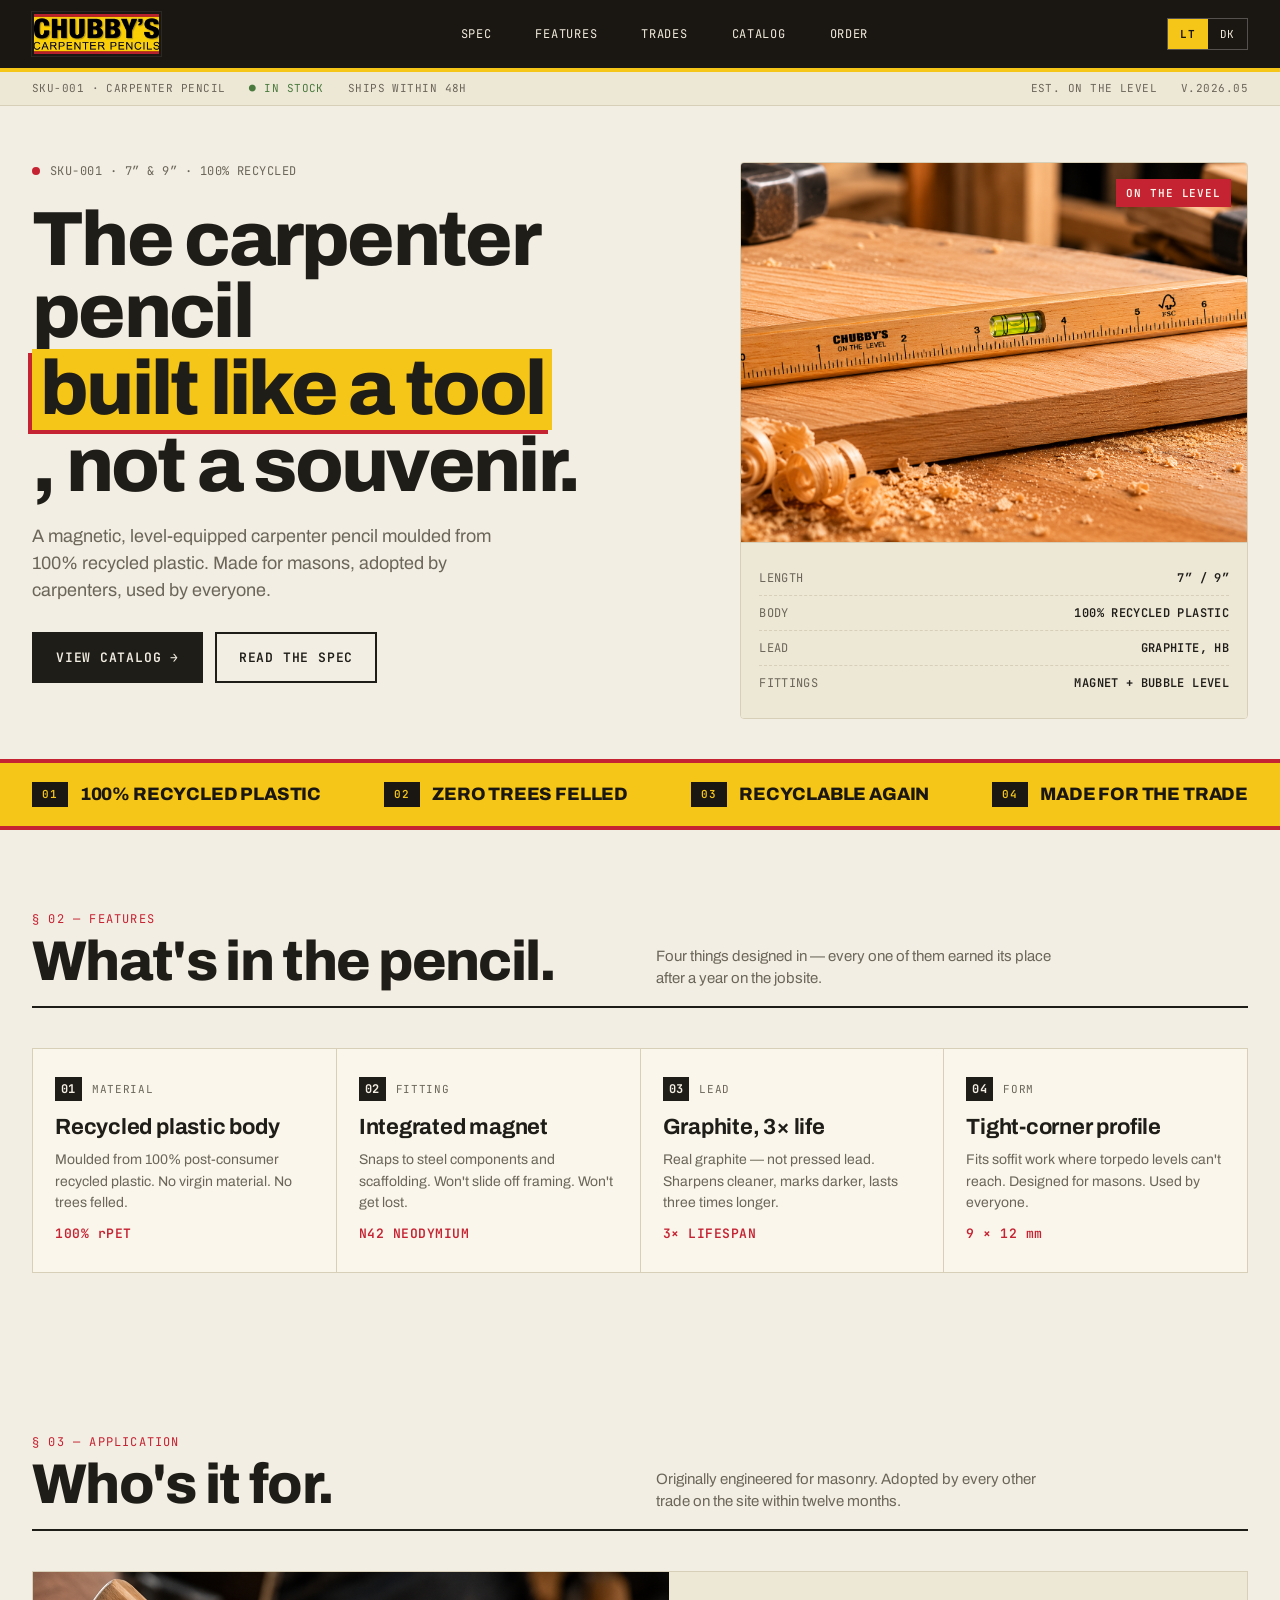
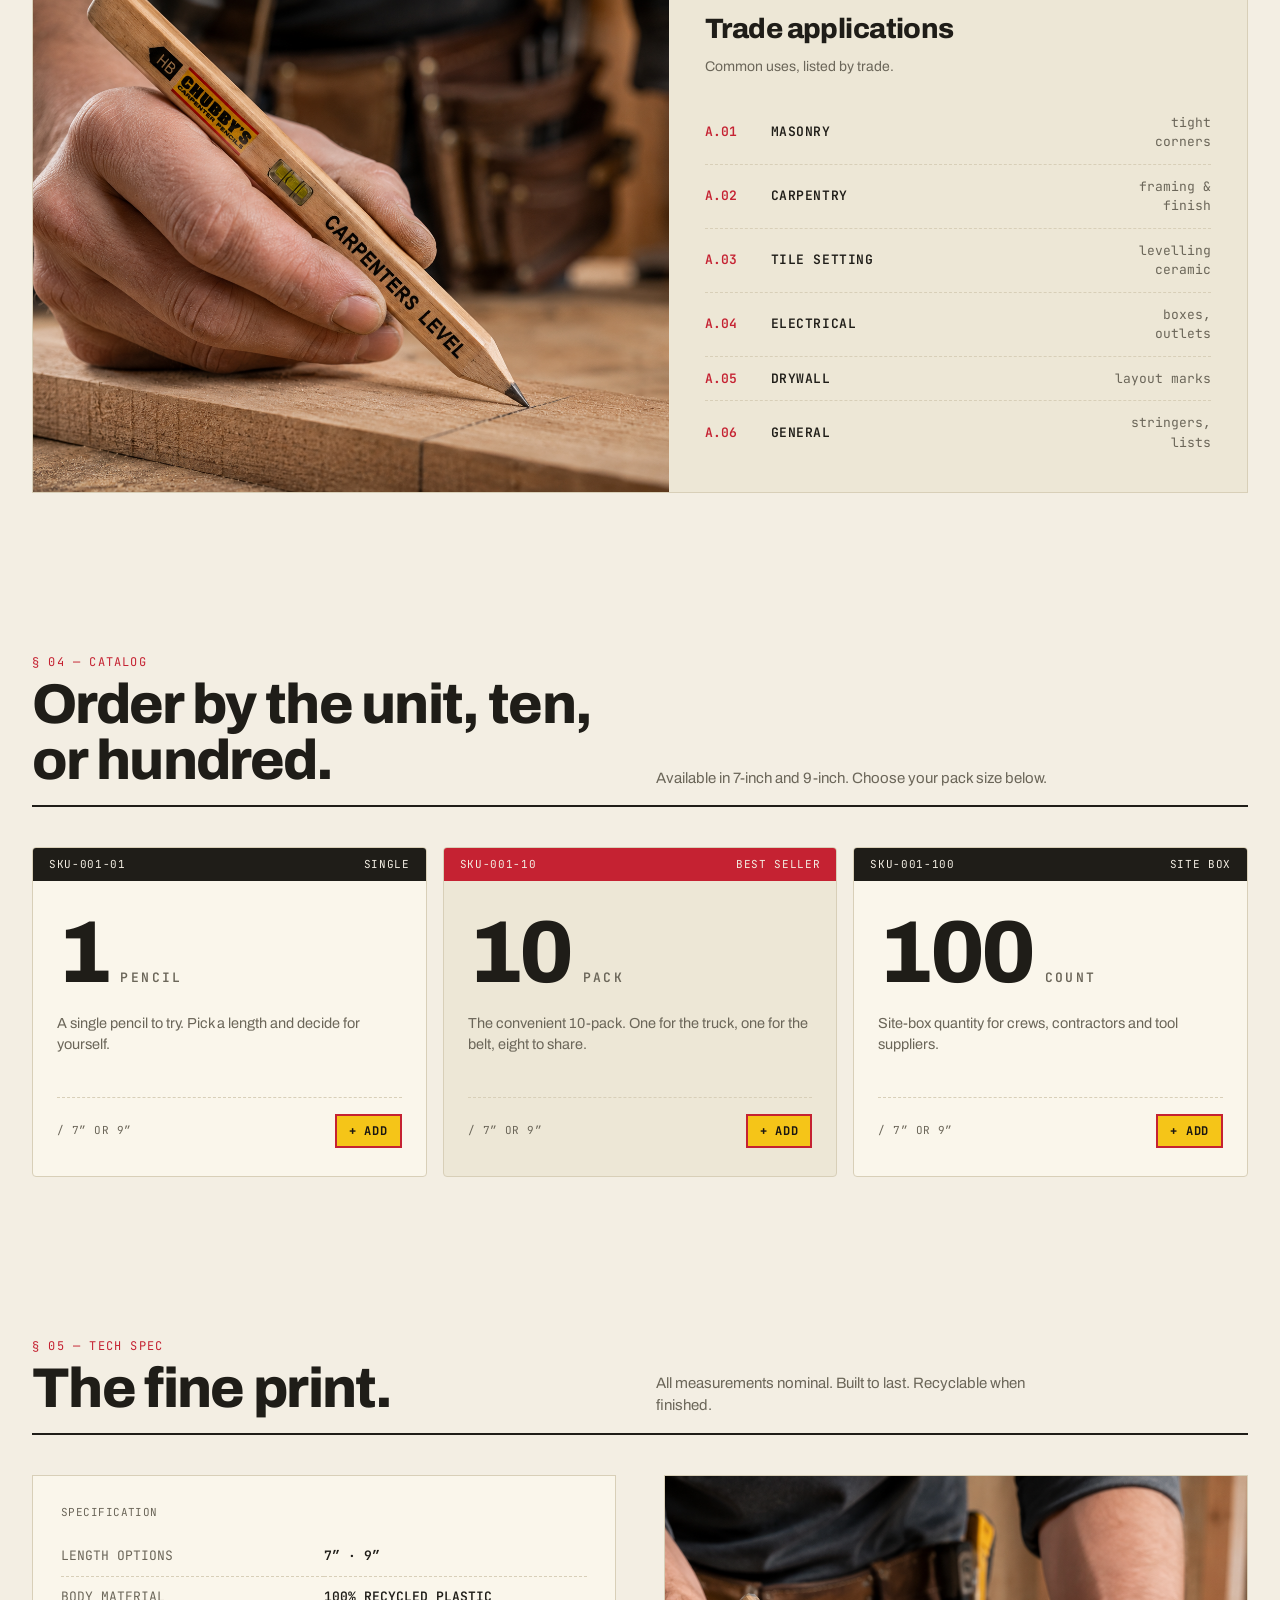
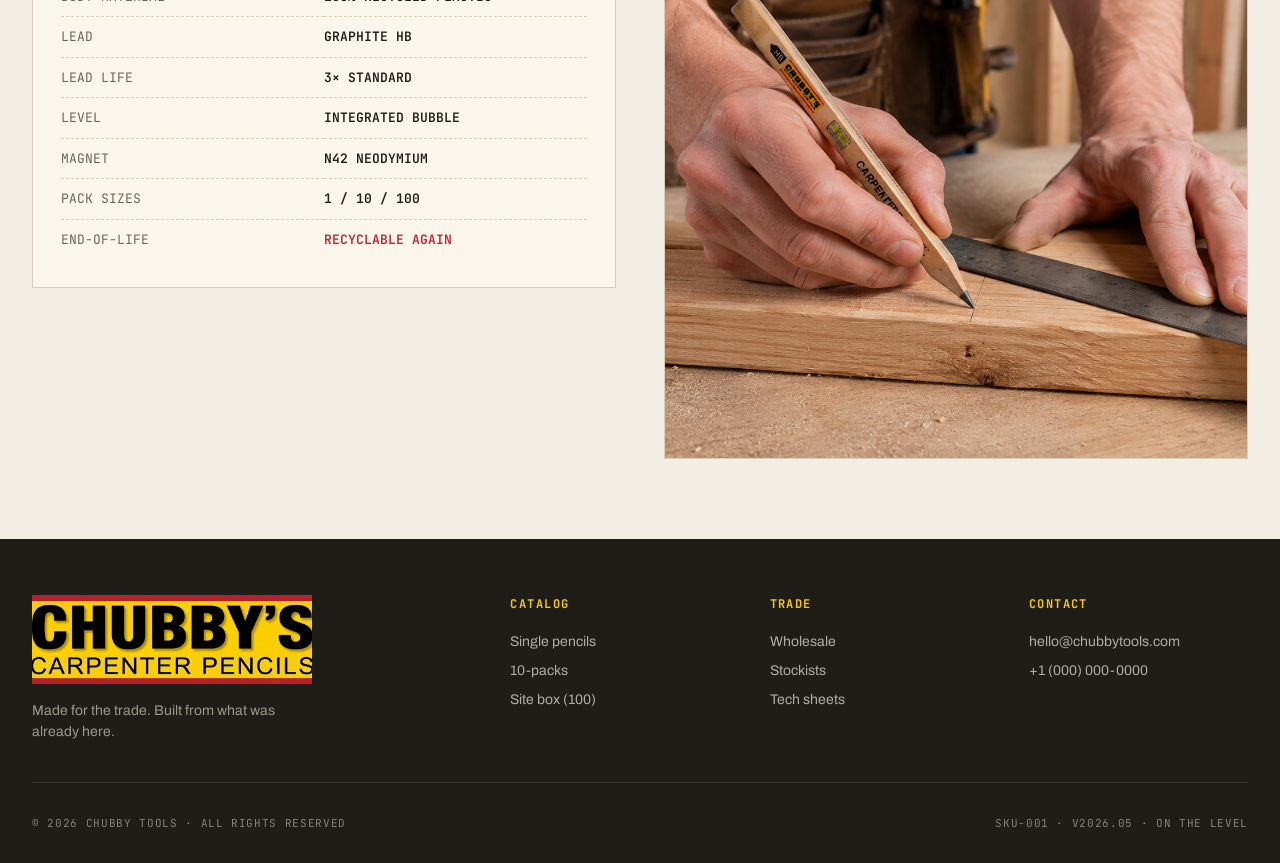
==== index.html @ 9ab0ec57 "Implement Trade Tag landing page Production build: index.html, style.css, main.js, assets. Light/dar" ====
<!doctype html>
<html lang="en" data-theme="light">
<head>
  <meta charset="utf-8" />
  <title>Chubby's Carpenter Pencils — Spec &amp; Catalog</title>
  <meta name="viewport" content="width=device-width, initial-scale=1" />
  <meta name="description" content="The first carpenter pencil made from 100% recycled plastic. Magnetic, level-equipped, graphite-core. Built for the trade." />
  <meta property="og:title" content="Chubby's Carpenter Pencils" />
  <meta property="og:description" content="100% recycled plastic. Integrated magnet. 3× graphite life. Made for masons, adopted by every other trade." />
  <meta property="og:image" content="assets/pencil-hero.png" />
  <link rel="preconnect" href="https://fonts.googleapis.com" />
  <link rel="preconnect" href="https://fonts.gstatic.com" crossorigin />
  <link href="https://fonts.googleapis.com/css2?family=Archivo:wght@400;500;600;700;800&family=JetBrains+Mono:wght@400;500;600&display=swap" rel="stylesheet" />
  <link rel="stylesheet" href="style.css" />
</head>
<body>

<header>
  <div class="wrap nav">
    <a href="#" class="brand" aria-label="Chubby's Carpenter Pencils">
      <img class="logo" src="assets/logo.jpg" alt="Chubby's Carpenter Pencils" />
    </a>
    <nav class="links" aria-label="Main navigation">
      <a href="#spec">Spec</a>
      <a href="#features">Features</a>
      <a href="#trades">Trades</a>
      <a href="#catalog">Catalog</a>
      <a href="#contact">Order</a>
    </nav>
    <div class="theme-toggle" role="group" aria-label="Theme">
      <button data-mode="light" class="active">LT</button>
      <button data-mode="dark">DK</button>
    </div>
  </div>
</header>

<div class="status-bar" role="status" aria-label="Product status">
  <div class="wrap status-row">
    <div class="left">
      <span>SKU-001 · CARPENTER PENCIL</span>
      <span class="ok">● IN STOCK</span>
      <span>SHIPS WITHIN 48H</span>
    </div>
    <div class="right">
      <span>EST. ON THE LEVEL</span>
      <span>v.2026.05</span>
    </div>
  </div>
</div>

<div class="wrap">

  <section class="hero" aria-label="Hero">
    <div class="hero-grid">
      <div>
        <div class="hero-meta">
          <span class="sku"><span class="dot" aria-hidden="true"></span>SKU-001 · 7&Prime; &amp; 9&Prime; · 100% RECYCLED</span>
        </div>
        <h1>The carpenter pencil <span class="hi">built like a tool</span>, not a souvenir.</h1>
        <p class="lede">A magnetic, level-equipped carpenter pencil moulded from 100% recycled plastic. Made for masons, adopted by carpenters, used by everyone.</p>
        <div class="cta-row">
          <a class="btn" href="#catalog">View catalog →</a>
          <a class="btn ghost" href="#spec">Read the spec</a>
        </div>
      </div>
      <div class="product-card">
        <div class="product-photo">
          <span class="stamp">On the Level</span>
          <img src="assets/pencil-hero.png" alt="Chubby's carpenter pencil with level and ruler" />
        </div>
        <div class="product-spec">
          <div class="product-spec-row"><span class="k">Length</span><span class="v">7&Prime; / 9&Prime;</span></div>
          <div class="product-spec-row"><span class="k">Body</span><span class="v">100% RECYCLED PLASTIC</span></div>
          <div class="product-spec-row"><span class="k">Lead</span><span class="v">GRAPHITE, HB</span></div>
          <div class="product-spec-row"><span class="k">Fittings</span><span class="v">MAGNET + BUBBLE LEVEL</span></div>
        </div>
      </div>
    </div>
  </section>

</div>

<div class="sus-band" aria-label="Sustainability highlights">
  <div class="wrap sus-row">
    <div class="item"><span class="pill" aria-hidden="true">01</span> 100% RECYCLED PLASTIC</div>
    <div class="item"><span class="pill" aria-hidden="true">02</span> ZERO TREES FELLED</div>
    <div class="item"><span class="pill" aria-hidden="true">03</span> RECYCLABLE AGAIN</div>
    <div class="item"><span class="pill" aria-hidden="true">04</span> MADE FOR THE TRADE</div>
  </div>
</div>

<div class="wrap">

  <section id="features" aria-labelledby="features-heading">
    <div class="sec-head">
      <div class="left">
        <div class="label">§ 02 — Features</div>
        <h2 id="features-heading">What's in the pencil.</h2>
      </div>
      <div class="right">Four things designed in — every one of them earned its place after a year on the jobsite.</div>
    </div>

    <div class="feature-grid">
      <div class="feature">
        <div class="head"><span class="num">01</span><span class="tag">Material</span></div>
        <h3>Recycled plastic body</h3>
        <p>Moulded from 100% post-consumer recycled plastic. No virgin material. No trees felled.</p>
        <div class="val">100% rPET</div>
      </div>
      <div class="feature">
        <div class="head"><span class="num">02</span><span class="tag">Fitting</span></div>
        <h3>Integrated magnet</h3>
        <p>Snaps to steel components and scaffolding. Won't slide off framing. Won't get lost.</p>
        <div class="val">N42 NEODYMIUM</div>
      </div>
      <div class="feature">
        <div class="head"><span class="num">03</span><span class="tag">Lead</span></div>
        <h3>Graphite, 3× life</h3>
        <p>Real graphite — not pressed lead. Sharpens cleaner, marks darker, lasts three times longer.</p>
        <div class="val">3× LIFESPAN</div>
      </div>
      <div class="feature">
        <div class="head"><span class="num">04</span><span class="tag">Form</span></div>
        <h3>Tight-corner profile</h3>
        <p>Fits soffit work where torpedo levels can't reach. Designed for masons. Used by everyone.</p>
        <div class="val">9 × 12 mm</div>
      </div>
    </div>
  </section>

  <section id="trades" aria-labelledby="trades-heading">
    <div class="sec-head">
      <div class="left">
        <div class="label">§ 03 — Application</div>
        <h2 id="trades-heading">Who's it for.</h2>
      </div>
      <div class="right">Originally engineered for masonry. Adopted by every other trade on the site within twelve months.</div>
    </div>

    <div class="trades-block">
      <div class="trades-grid">
        <div class="trades-photo">
          <img src="assets/pencil-hand.png" alt="Hand marking timber with Chubby's pencil" />
        </div>
        <div class="trades-list">
          <h3>Trade applications</h3>
          <div class="sub">Common uses, listed by trade.</div>
          <ol>
            <li><span class="idx">A.01</span><span class="who">Masonry</span><span class="use">tight corners</span></li>
            <li><span class="idx">A.02</span><span class="who">Carpentry</span><span class="use">framing &amp; finish</span></li>
            <li><span class="idx">A.03</span><span class="who">Tile setting</span><span class="use">levelling ceramic</span></li>
            <li><span class="idx">A.04</span><span class="who">Electrical</span><span class="use">boxes, outlets</span></li>
            <li><span class="idx">A.05</span><span class="who">Drywall</span><span class="use">layout marks</span></li>
            <li><span class="idx">A.06</span><span class="who">General</span><span class="use">stringers, lists</span></li>
          </ol>
        </div>
      </div>
    </div>
  </section>

  <section id="catalog" aria-labelledby="catalog-heading">
    <div class="sec-head">
      <div class="left">
        <div class="label">§ 04 — Catalog</div>
        <h2 id="catalog-heading">Order by the unit, ten, or hundred.</h2>
      </div>
      <div class="right">Available in 7-inch and 9-inch. Choose your pack size below.</div>
    </div>

    <div class="catalog-grid">
      <div class="sku-card">
        <div class="tag-band"><span>SKU-001-01</span><span>SINGLE</span></div>
        <div class="body">
          <div class="qty">1<span class="unit">pencil</span></div>
          <p class="desc">A single pencil to try. Pick a length and decide for yourself.</p>
          <div class="row">
            <span class="sku-no">/ 7&Prime; or 9&Prime;</span>
            <a class="add" href="#contact">+ ADD</a>
          </div>
        </div>
      </div>
      <div class="sku-card featured">
        <div class="tag-band"><span>SKU-001-10</span><span>BEST SELLER</span></div>
        <div class="body">
          <div class="qty">10<span class="unit">pack</span></div>
          <p class="desc">The convenient 10-pack. One for the truck, one for the belt, eight to share.</p>
          <div class="row">
            <span class="sku-no">/ 7&Prime; or 9&Prime;</span>
            <a class="add" href="#contact">+ ADD</a>
          </div>
        </div>
      </div>
      <div class="sku-card">
        <div class="tag-band"><span>SKU-001-100</span><span>SITE BOX</span></div>
        <div class="body">
          <div class="qty">100<span class="unit">count</span></div>
          <p class="desc">Site-box quantity for crews, contractors and tool suppliers.</p>
          <div class="row">
            <span class="sku-no">/ 7&Prime; or 9&Prime;</span>
            <a class="add" href="#contact">+ ADD</a>
          </div>
        </div>
      </div>
    </div>
  </section>

  <section id="spec" aria-labelledby="spec-heading">
    <div class="sec-head">
      <div class="left">
        <div class="label">§ 05 — Tech Spec</div>
        <h2 id="spec-heading">The fine print.</h2>
      </div>
      <div class="right">All measurements nominal. Built to last. Recyclable when finished.</div>
    </div>

    <div class="spec-grid">
      <div class="spec-table-wrap">
        <div class="micro" style="margin-bottom: 16px;">Specification</div>
        <table class="spec-table">
          <tbody>
            <tr><td class="spec-k">LENGTH OPTIONS</td><td class="spec-v">7&Prime; · 9&Prime;</td></tr>
            <tr><td class="spec-k">BODY MATERIAL</td><td class="spec-v">100% RECYCLED PLASTIC</td></tr>
            <tr><td class="spec-k">LEAD</td><td class="spec-v">GRAPHITE HB</td></tr>
            <tr><td class="spec-k">LEAD LIFE</td><td class="spec-v">3× STANDARD</td></tr>
            <tr><td class="spec-k">LEVEL</td><td class="spec-v">INTEGRATED BUBBLE</td></tr>
            <tr><td class="spec-k">MAGNET</td><td class="spec-v">N42 NEODYMIUM</td></tr>
            <tr><td class="spec-k">PACK SIZES</td><td class="spec-v">1 / 10 / 100</td></tr>
            <tr><td class="spec-k">END-OF-LIFE</td><td class="spec-v spec-v--red">RECYCLABLE AGAIN</td></tr>
          </tbody>
        </table>
      </div>
      <div class="spec-image">
        <img src="assets/pencil-square.png" alt="Chubby's pencil with steel square" />
      </div>
    </div>
  </section>

</div>

<footer id="contact">
  <div class="wrap">
    <div class="foot-grid">
      <div>
        <img src="assets/logo.jpg" alt="Chubby's Carpenter Pencils" class="foot-logo" />
        <p class="foot-tagline">Made for the trade. Built from what was already here.</p>
      </div>
      <div>
        <h4>Catalog</h4>
        <a href="#catalog">Single pencils</a>
        <a href="#catalog">10-packs</a>
        <a href="#catalog">Site box (100)</a>
      </div>
      <div>
        <h4>Trade</h4>
        <a href="#contact">Wholesale</a>
        <a href="#contact">Stockists</a>
        <a href="#contact">Tech sheets</a>
      </div>
      <div>
        <h4>Contact</h4>
        <a href="mailto:hello@chubbytools.com">hello@chubbytools.com</a>
        <a href="tel:+10000000000">+1 (000) 000-0000</a>
      </div>
    </div>
    <div class="foot-bottom">
      <span>© 2026 CHUBBY TOOLS · ALL RIGHTS RESERVED</span>
      <span>SKU-001 · v2026.05 · ON THE LEVEL</span>
    </div>
  </div>
</footer>

<script src="main.js"></script>

</body>
</html>
---- style.css ----
/* ============================================================
   Chubby's Carpenter Pencils — Trade Tag
   ============================================================ */

/* Tokens */
:root {
  --bg: #f3eee3;
  --paper: #faf6eb;
  --card: #ede7d6;
  --ink: #1f1d18;
  --ink-soft: #6b6659;
  --rule: #d8cfb8;
  --red: #c52232;
  --yellow: #f5c518;
  --yellow-soft: #fce58a;
}

[data-theme="dark"] {
  --bg: #161410;
  --paper: #1f1c16;
  --card: #28241c;
  --ink: #f0eadb;
  --ink-soft: #a39e8e;
  --rule: #3b3528;
  --red: #e34552;
  --yellow: #f5c518;
  --yellow-soft: #5a4a14;
}

/* Reset */
*, *::before, *::after { box-sizing: border-box; }
html, body { margin: 0; padding: 0; }

body {
  font-family: 'Archivo', system-ui, sans-serif;
  background: var(--bg);
  color: var(--ink);
  -webkit-font-smoothing: antialiased;
  line-height: 1.5;
  transition: background 0.35s ease, color 0.35s ease;
}

/* Layout */
.wrap {
  max-width: 1280px;
  margin: 0 auto;
  padding: 0 32px;
}

/* Typography utilities */
.mono { font-family: 'JetBrains Mono', monospace; }

.micro {
  font-family: 'JetBrains Mono', monospace;
  font-size: 11px;
  letter-spacing: 0.04em;
  text-transform: uppercase;
  color: var(--ink-soft);
}

/* ============================================================
   Header — always dark, always light text
   ============================================================ */
header {
  background: #1a1612;
  color: #f0eadb;
  border-bottom: 4px solid var(--yellow);
  position: sticky;
  top: 0;
  z-index: 30;
}

[data-theme="dark"] header { background: #0d0b08; }

.nav {
  display: grid;
  grid-template-columns: auto 1fr auto;
  gap: 32px;
  align-items: center;
  padding-top: 12px;
  padding-bottom: 12px;
}

.brand {
  display: flex;
  align-items: center;
  gap: 12px;
  color: #f0eadb;
  text-decoration: none;
}

.brand img.logo {
  display: block;
  height: 44px;
  width: auto;
  border: 2px solid #1a1612;
  box-shadow: 0 0 0 1px rgba(255, 255, 255, 0.08);
}

nav.links {
  display: flex;
  gap: 24px;
  justify-content: center;
}

nav.links a {
  color: #f0eadb;
  text-decoration: none;
  font-family: 'JetBrains Mono', monospace;
  font-size: 12px;
  letter-spacing: 0.06em;
  text-transform: uppercase;
  padding: 6px 10px;
  border-radius: 2px;
  transition: background 0.1s;
}

nav.links a:hover {
  background: rgba(255, 255, 255, 0.08);
  color: #fff;
}

.theme-toggle {
  display: inline-flex;
  border: 1px solid rgba(255, 255, 255, 0.25);
}

.theme-toggle button {
  background: transparent;
  border: none;
  color: #f0eadb;
  font-family: 'JetBrains Mono', monospace;
  font-size: 11px;
  letter-spacing: 0.06em;
  padding: 8px 12px;
  cursor: pointer;
  text-transform: uppercase;
  transition: background 0.15s, color 0.15s;
}

.theme-toggle button.active {
  background: var(--yellow);
  color: #1a1612;
  font-weight: 700;
}

/* ============================================================
   Status bar
   ============================================================ */
.status-bar {
  background: var(--card);
  border-bottom: 1px solid var(--rule);
  font-family: 'JetBrains Mono', monospace;
  font-size: 11px;
  letter-spacing: 0.04em;
  text-transform: uppercase;
  padding: 8px 0;
  color: var(--ink-soft);
}

.status-row {
  display: flex;
  gap: 24px;
  justify-content: space-between;
}

.status-row .left,
.status-row .right {
  display: flex;
  gap: 24px;
}

.status-row .ok { color: #4a7a3d; }
[data-theme="dark"] .status-row .ok { color: #8ab07a; }

/* ============================================================
   Hero
   ============================================================ */
.hero { padding: 56px 0 40px; }

.hero-grid {
  display: grid;
  grid-template-columns: 1.3fr 1fr;
  gap: 48px;
  align-items: start;
}

.hero-meta {
  display: flex;
  flex-direction: column;
  gap: 6px;
  margin-bottom: 24px;
}

.hero-meta .sku {
  display: inline-flex;
  align-items: center;
  gap: 10px;
  font-family: 'JetBrains Mono', monospace;
  font-size: 12px;
  letter-spacing: 0.04em;
  color: var(--ink-soft);
}

.hero-meta .sku .dot {
  width: 8px;
  height: 8px;
  border-radius: 50%;
  background: var(--red);
  flex-shrink: 0;
}

.hero h1 {
  font-family: 'Archivo', sans-serif;
  font-weight: 800;
  font-size: clamp(48px, 6vw, 84px);
  line-height: 0.95;
  letter-spacing: -0.035em;
  margin: 0 0 20px;
  text-wrap: balance;
  text-transform: none;
}

.hero h1 span.hi {
  background: var(--yellow);
  padding: 0 8px;
  box-shadow: -4px 4px 0 var(--red);
  display: inline-block;
  line-height: 1.05;
}

.hero p.lede {
  font-size: 18px;
  color: var(--ink-soft);
  max-width: 50ch;
  margin: 0 0 28px;
}

.cta-row {
  display: flex;
  gap: 12px;
  align-items: center;
  flex-wrap: wrap;
}

.btn {
  display: inline-flex;
  align-items: center;
  gap: 10px;
  padding: 14px 22px;
  border: 2px solid var(--ink);
  background: var(--ink);
  color: var(--bg);
  font-family: 'JetBrains Mono', monospace;
  font-weight: 600;
  font-size: 13px;
  letter-spacing: 0.06em;
  text-transform: uppercase;
  text-decoration: none;
  transition: background 0.15s, color 0.15s, border-color 0.15s;
}

.btn:hover {
  background: var(--red);
  border-color: var(--red);
  color: #fff;
}

.btn.ghost {
  background: transparent;
  color: var(--ink);
}

.btn.ghost:hover {
  background: var(--ink);
  color: var(--bg);
}

/* Product card */
.product-card {
  background: var(--paper);
  border: 1px solid var(--rule);
  border-radius: 4px;
  position: relative;
  overflow: hidden;
}

.product-photo {
  aspect-ratio: 4 / 3;
  overflow: hidden;
  position: relative;
}

.product-photo img {
  width: 100%;
  height: 100%;
  object-fit: cover;
  display: block;
}

.product-photo .stamp {
  position: absolute;
  top: 16px;
  right: 16px;
  background: var(--red);
  color: var(--paper);
  padding: 6px 10px;
  font-family: 'JetBrains Mono', monospace;
  font-size: 11px;
  letter-spacing: 0.08em;
  text-transform: uppercase;
  font-weight: 600;
}

.product-spec {
  padding: 18px;
  border-top: 1px solid var(--rule);
  background: var(--card);
}

.product-spec-row {
  display: flex;
  justify-content: space-between;
  padding: 8px 0;
  font-family: 'JetBrains Mono', monospace;
  font-size: 12px;
  letter-spacing: 0.03em;
  text-transform: uppercase;
  border-bottom: 1px dashed var(--rule);
}

.product-spec-row:last-child { border-bottom: none; }
.product-spec-row .k { color: var(--ink-soft); }
.product-spec-row .v { color: var(--ink); font-weight: 600; }

/* ============================================================
   Sustainability band
   ============================================================ */
.sus-band {
  background: var(--yellow);
  color: #1a1612;
  border-top: 4px solid var(--red);
  border-bottom: 4px solid var(--red);
  padding: 18px 0;
}

.sus-row {
  display: flex;
  gap: 32px;
  flex-wrap: wrap;
  font-family: 'Archivo', sans-serif;
  font-weight: 800;
  font-size: 18px;
  letter-spacing: -0.01em;
  justify-content: space-between;
  align-items: center;
}

.sus-row .item {
  display: inline-flex;
  align-items: center;
  gap: 12px;
}

.sus-row .pill {
  background: #1a1612;
  color: var(--yellow);
  padding: 4px 10px;
  font-family: 'JetBrains Mono', monospace;
  font-size: 11px;
  letter-spacing: 0.08em;
  text-transform: uppercase;
  font-weight: 600;
}

/* ============================================================
   Sections
   ============================================================ */
section { padding: 80px 0; }

.sec-head {
  display: grid;
  grid-template-columns: 1fr 1fr;
  gap: 32px;
  align-items: end;
  margin-bottom: 40px;
  padding-bottom: 16px;
  border-bottom: 2px solid var(--ink);
}

.sec-head .left .label {
  font-family: 'JetBrains Mono', monospace;
  font-size: 12px;
  letter-spacing: 0.1em;
  text-transform: uppercase;
  color: var(--red);
  margin-bottom: 6px;
}

.sec-head h2 {
  font-family: 'Archivo', sans-serif;
  font-weight: 800;
  font-size: clamp(34px, 4.4vw, 56px);
  line-height: 1;
  letter-spacing: -0.03em;
  margin: 0;
}

.sec-head .right {
  color: var(--ink-soft);
  font-size: 15px;
  max-width: 44ch;
}

/* ============================================================
   Feature grid
   ============================================================ */
.feature-grid {
  display: grid;
  grid-template-columns: repeat(4, 1fr);
  background: var(--rule);
  gap: 1px;
  border: 1px solid var(--rule);
}

.feature {
  background: var(--paper);
  padding: 28px 22px;
  display: flex;
  flex-direction: column;
  gap: 10px;
  min-height: 200px;
}

.feature .head {
  display: flex;
  align-items: center;
  gap: 10px;
  margin-bottom: 4px;
}

.feature .head .num {
  background: var(--ink);
  color: var(--bg);
  font-family: 'JetBrains Mono', monospace;
  font-weight: 700;
  font-size: 12px;
  padding: 3px 6px;
  letter-spacing: 0.04em;
}

.feature .head .tag {
  font-family: 'JetBrains Mono', monospace;
  font-size: 11px;
  letter-spacing: 0.06em;
  text-transform: uppercase;
  color: var(--ink-soft);
}

.feature h3 {
  font-family: 'Archivo', sans-serif;
  font-weight: 700;
  font-size: 22px;
  letter-spacing: -0.01em;
  margin: 0;
  line-height: 1.1;
}

.feature p {
  color: var(--ink-soft);
  font-size: 14px;
  margin: 0;
  line-height: 1.55;
}

.feature .val {
  margin-top: auto;
  font-family: 'JetBrains Mono', monospace;
  font-size: 13px;
  color: var(--red);
  letter-spacing: 0.04em;
  font-weight: 600;
}

/* ============================================================
   Trades
   ============================================================ */
.trades-block {
  background: var(--card);
  margin-top: 32px;
  border: 1px solid var(--rule);
  overflow: hidden;
}

.trades-grid {
  display: grid;
  grid-template-columns: 1.1fr 1fr;
  align-items: stretch;
}

.trades-photo img {
  width: 100%;
  height: 100%;
  object-fit: cover;
  display: block;
}

.trades-list { padding: 36px 36px 28px; }

.trades-list h3 {
  font-family: 'Archivo', sans-serif;
  font-weight: 800;
  font-size: 28px;
  margin: 0 0 6px;
  letter-spacing: -0.02em;
}

.trades-list .sub {
  color: var(--ink-soft);
  font-size: 14px;
  margin-bottom: 24px;
}

.trades-list ol {
  list-style: none;
  padding: 0;
  margin: 0;
}

.trades-list ol li {
  display: grid;
  grid-template-columns: 50px 1fr 100px;
  align-items: center;
  gap: 16px;
  padding: 12px 0;
  border-bottom: 1px dashed var(--rule);
  font-family: 'JetBrains Mono', monospace;
  font-size: 13px;
}

.trades-list ol li:last-child { border-bottom: none; }
.trades-list ol li .idx { color: var(--red); font-weight: 600; }
.trades-list ol li .who { color: var(--ink); font-weight: 600; text-transform: uppercase; letter-spacing: 0.04em; }
.trades-list ol li .use { color: var(--ink-soft); text-align: right; }

/* ============================================================
   Catalog
   ============================================================ */
.catalog-grid {
  display: grid;
  grid-template-columns: repeat(3, 1fr);
  gap: 16px;
}

.sku-card {
  background: var(--paper);
  border: 1px solid var(--rule);
  border-radius: 4px;
  position: relative;
  overflow: hidden;
  transition: transform 0.15s ease, border-color 0.15s ease;
}

.sku-card:hover {
  transform: translateY(-3px);
  border-color: var(--red);
}

.sku-card .tag-band {
  background: var(--ink);
  color: var(--bg);
  padding: 8px 16px;
  display: flex;
  justify-content: space-between;
  font-family: 'JetBrains Mono', monospace;
  font-size: 11px;
  letter-spacing: 0.06em;
  text-transform: uppercase;
}

.sku-card .body { padding: 28px 24px; }

.sku-card .qty {
  font-family: 'Archivo', sans-serif;
  font-weight: 800;
  font-size: 88px;
  line-height: 1;
  letter-spacing: -0.04em;
  color: var(--ink);
  display: flex;
  align-items: baseline;
  gap: 12px;
}

.sku-card .qty .unit {
  font-family: 'JetBrains Mono', monospace;
  font-size: 13px;
  color: var(--ink-soft);
  font-weight: 600;
  letter-spacing: 0.18em;
  text-transform: uppercase;
}

.sku-card .desc {
  font-size: 14.5px;
  color: var(--ink-soft);
  margin: 16px 0 24px;
  min-height: 60px;
}

.sku-card .row {
  display: flex;
  justify-content: space-between;
  align-items: center;
  padding-top: 16px;
  border-top: 1px dashed var(--rule);
}

.sku-card .row .sku-no {
  font-family: 'JetBrains Mono', monospace;
  font-size: 11px;
  letter-spacing: 0.04em;
  color: var(--ink-soft);
  text-transform: uppercase;
}

.sku-card .row .add {
  background: var(--yellow);
  color: #1a1612;
  border: 2px solid var(--red);
  padding: 6px 12px;
  font-family: 'JetBrains Mono', monospace;
  font-size: 12px;
  font-weight: 700;
  letter-spacing: 0.06em;
  text-transform: uppercase;
  text-decoration: none;
  transition: background 0.1s;
}

.sku-card .row .add:hover {
  background: var(--red);
  color: #fff;
}

.sku-card.featured { background: var(--card); }
.sku-card.featured .tag-band { background: var(--red); }

/* ============================================================
   Tech Spec
   ============================================================ */
.spec-grid {
  display: grid;
  grid-template-columns: 1fr 1fr;
  gap: 48px;
  align-items: start;
}

.spec-table-wrap {
  background: var(--paper);
  border: 1px solid var(--rule);
  padding: 28px;
}

.spec-table {
  width: 100%;
  border-collapse: collapse;
  font-family: 'JetBrains Mono', monospace;
  font-size: 13px;
}

.spec-table .spec-k {
  padding: 10px 0;
  color: var(--ink-soft);
  width: 50%;
  border-top: 1px dashed var(--rule);
}

.spec-table .spec-v {
  padding: 10px 0;
  font-weight: 600;
  border-top: 1px dashed var(--rule);
}

.spec-table tr:first-child .spec-k,
.spec-table tr:first-child .spec-v {
  border-top: none;
}

.spec-v--red { color: var(--red); }

.spec-image {
  aspect-ratio: 1 / 1;
  overflow: hidden;
  border: 1px solid var(--rule);
}

.spec-image img {
  width: 100%;
  height: 100%;
  object-fit: cover;
  display: block;
}

/* ============================================================
   Footer
   ============================================================ */
footer {
  background: var(--ink);
  color: var(--paper);
  padding: 56px 0 32px;
}

[data-theme="dark"] footer { background: #0d0b08; }

.foot-grid {
  display: grid;
  grid-template-columns: 2fr 1fr 1fr 1fr;
  gap: 40px;
}

.foot-grid h4 {
  font-family: 'JetBrains Mono', monospace;
  font-size: 12px;
  letter-spacing: 0.12em;
  text-transform: uppercase;
  color: var(--yellow);
  margin: 0 0 14px;
}

.foot-grid a {
  display: block;
  color: rgba(240, 234, 219, 0.7);
  text-decoration: none;
  padding: 4px 0;
  font-size: 14px;
  transition: color 0.1s;
}

.foot-grid a:hover { color: var(--paper); }

.foot-logo {
  display: block;
  width: 100%;
  max-width: 280px;
  height: auto;
  margin-bottom: 16px;
}

.foot-tagline {
  color: rgba(240, 234, 219, 0.6);
  font-size: 14px;
  margin: 16px 0 0;
  max-width: 32ch;
}

.foot-bottom {
  display: flex;
  justify-content: space-between;
  padding-top: 32px;
  margin-top: 40px;
  border-top: 1px solid rgba(255, 255, 255, 0.1);
  font-family: 'JetBrains Mono', monospace;
  font-size: 11px;
  letter-spacing: 0.06em;
  text-transform: uppercase;
  color: rgba(240, 234, 219, 0.5);
}

/* ============================================================
   Responsive
   ============================================================ */
@media (max-width: 900px) {
  .hero-grid { grid-template-columns: 1fr; }
  .feature-grid { grid-template-columns: 1fr; }
  .trades-grid { grid-template-columns: 1fr; }
  .catalog-grid { grid-template-columns: 1fr; }
  .sec-head { grid-template-columns: 1fr; }
  .spec-grid { grid-template-columns: 1fr; }
  .foot-grid { grid-template-columns: 1fr 1fr; }
  nav.links { display: none; }
  .status-row .right { display: none; }
  .nav { grid-template-columns: auto auto; }
  .sus-row { justify-content: flex-start; }
}

@media (max-width: 480px) {
  .wrap { padding: 0 16px; }
  .foot-grid { grid-template-columns: 1fr; }
  .foot-bottom { flex-direction: column; gap: 8px; }
}
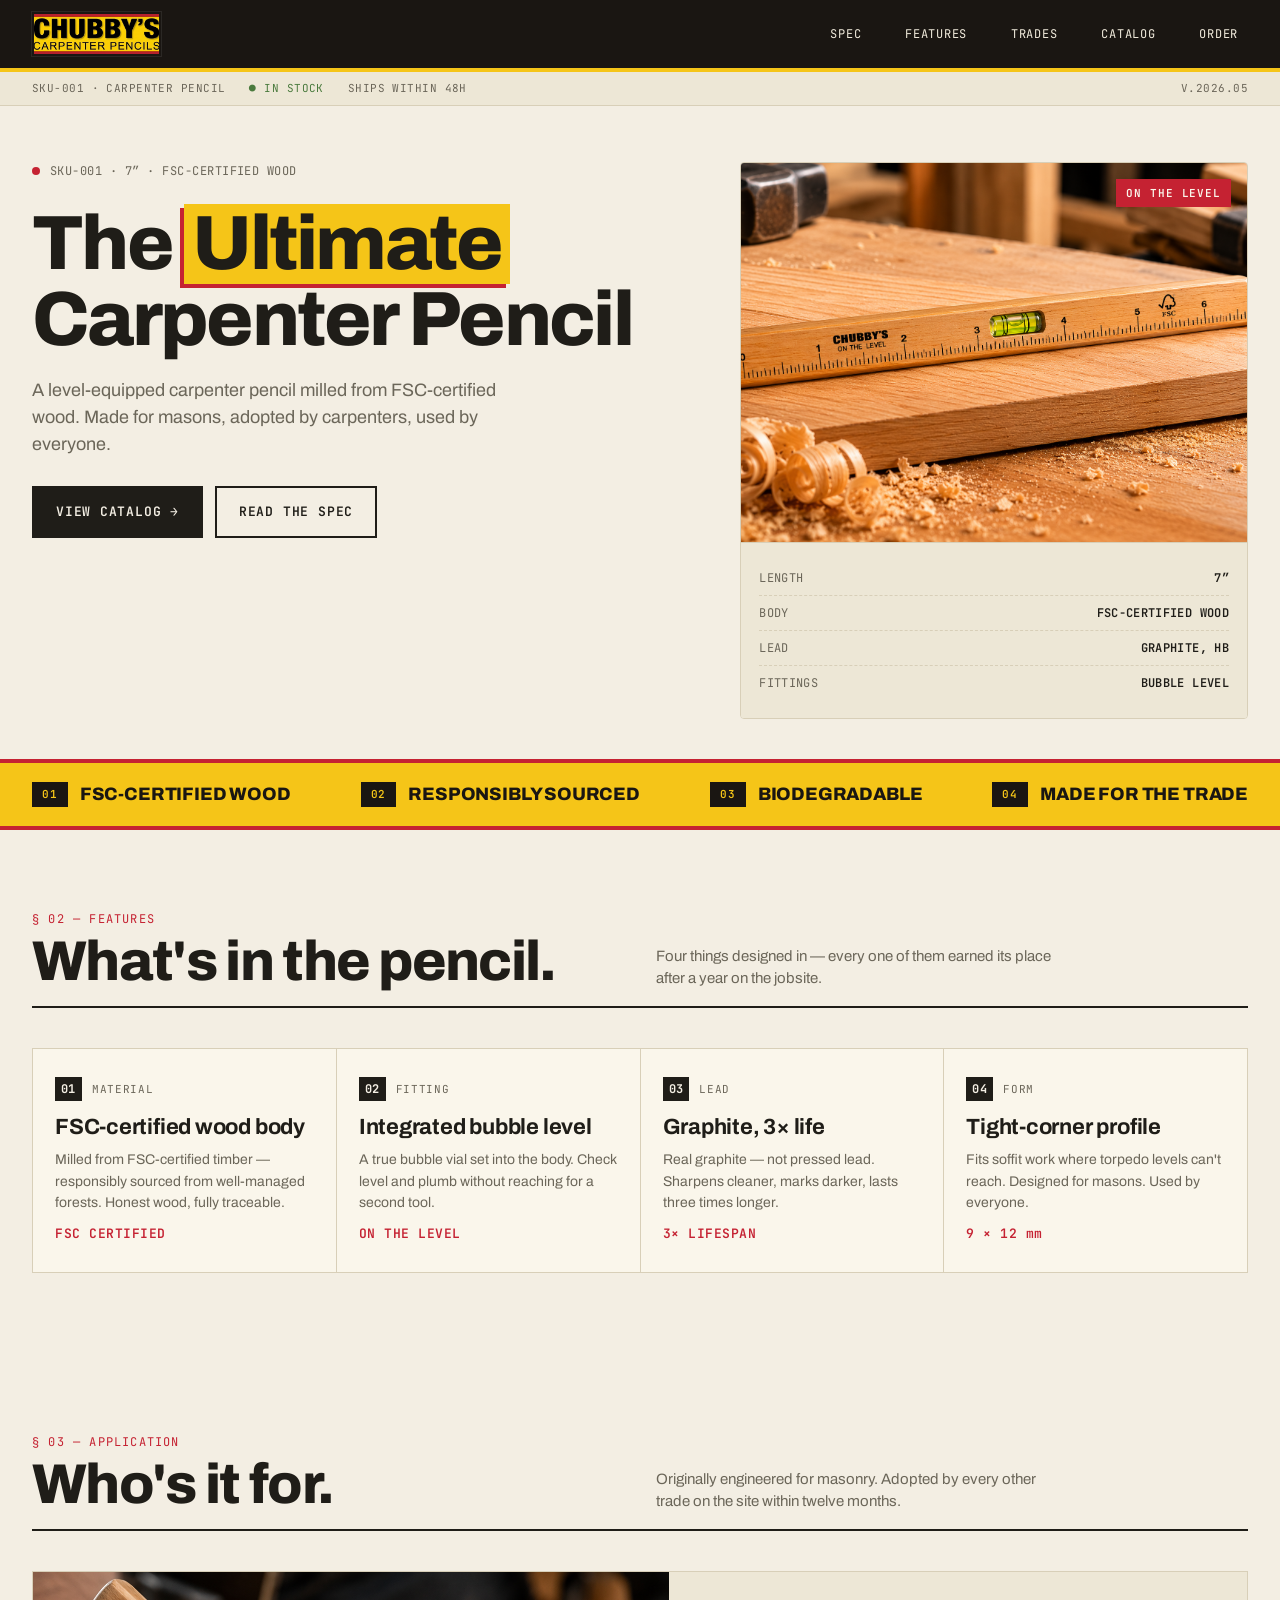
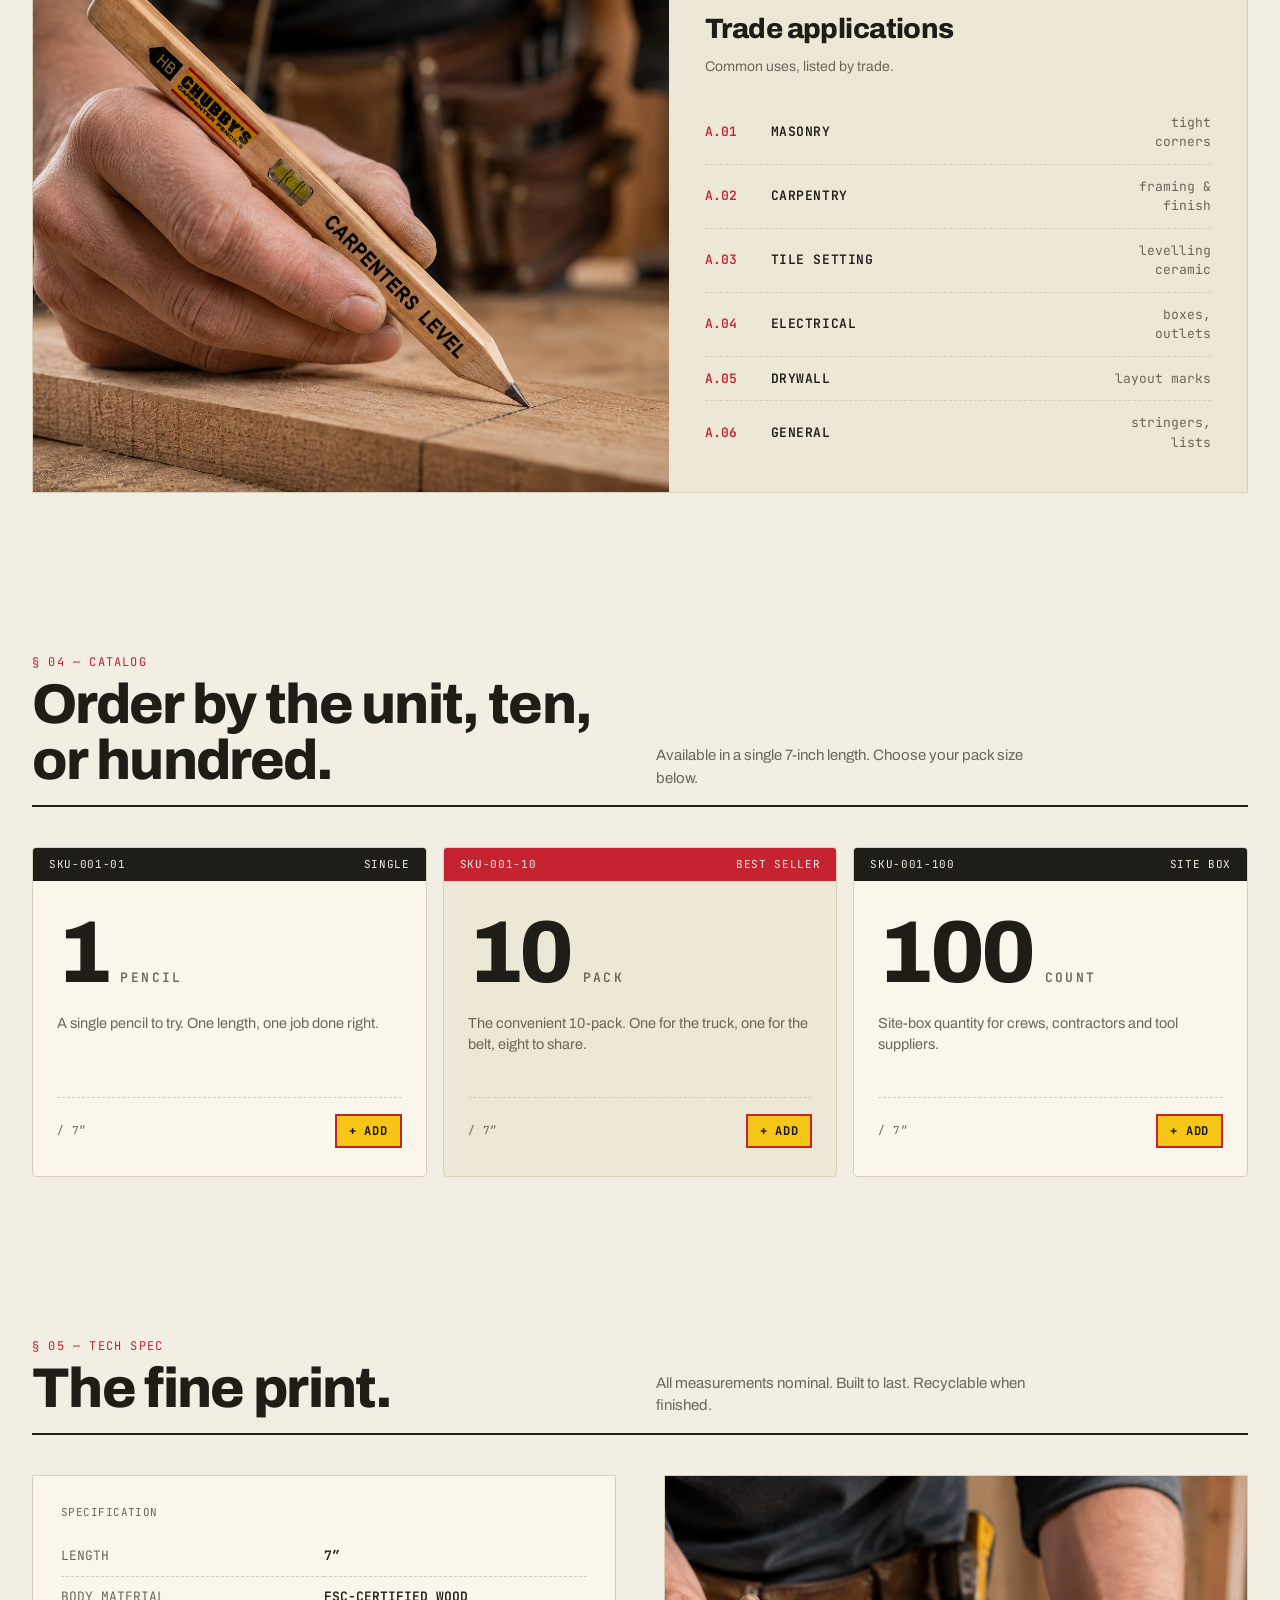
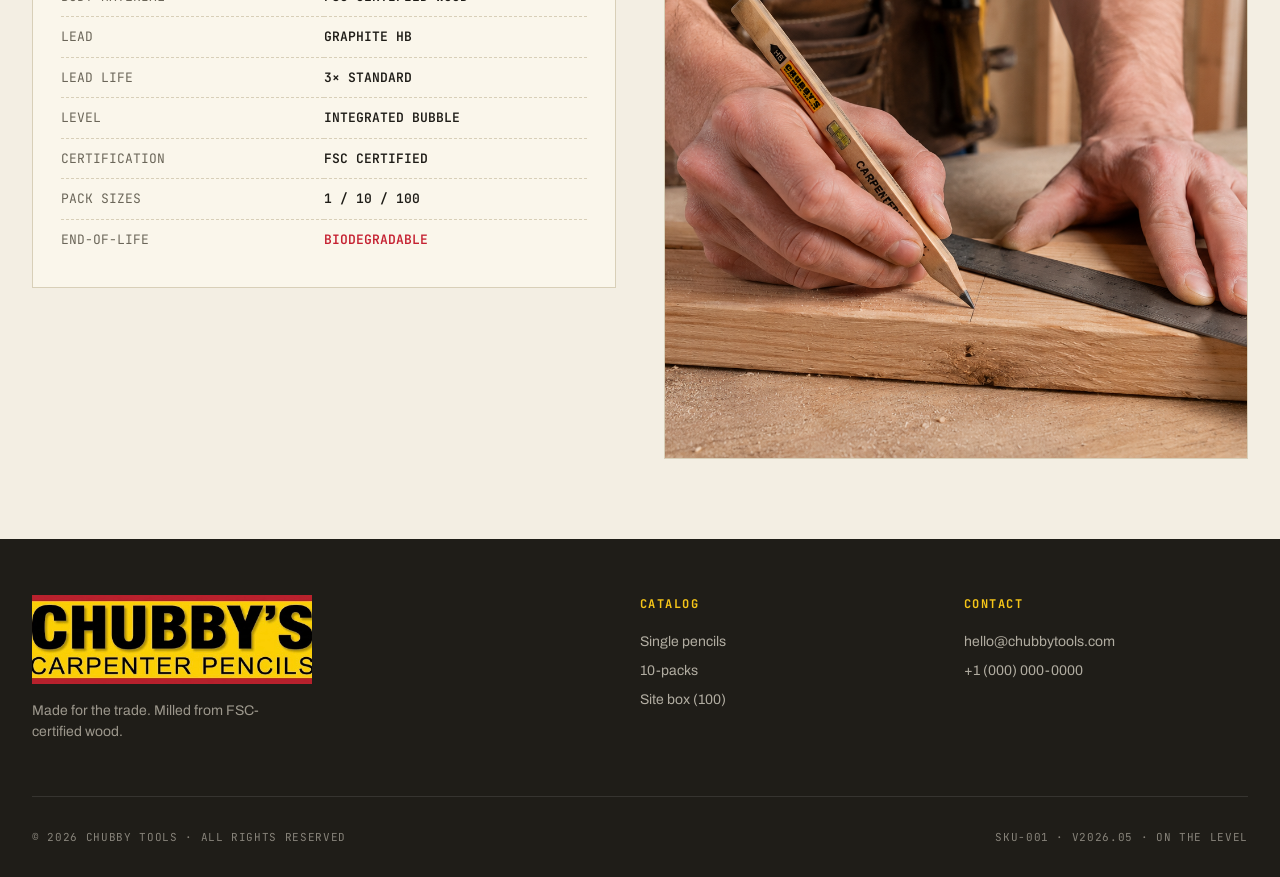
==== commit f7a0f42e: "Update website with new FSC-certified wood design Replace index.html with redesigned landing page: -" ====
--- a/index.html
+++ b/index.html
@@ -1,17 +1,298 @@
 <!doctype html>
-<html lang="en" data-theme="light">
+<html lang="en">
 <head>
-  <meta charset="utf-8" />
-  <title>Chubby's Carpenter Pencils — Spec &amp; Catalog</title>
-  <meta name="viewport" content="width=device-width, initial-scale=1" />
-  <meta name="description" content="The first carpenter pencil made from 100% recycled plastic. Magnetic, level-equipped, graphite-core. Built for the trade." />
-  <meta property="og:title" content="Chubby's Carpenter Pencils" />
-  <meta property="og:description" content="100% recycled plastic. Integrated magnet. 3× graphite life. Made for masons, adopted by every other trade." />
-  <meta property="og:image" content="assets/pencil-hero.png" />
-  <link rel="preconnect" href="https://fonts.googleapis.com" />
-  <link rel="preconnect" href="https://fonts.gstatic.com" crossorigin />
-  <link href="https://fonts.googleapis.com/css2?family=Archivo:wght@400;500;600;700;800&family=JetBrains+Mono:wght@400;500;600&display=swap" rel="stylesheet" />
-  <link rel="stylesheet" href="style.css" />
+<meta charset="utf-8" />
+<title>Chubby's Carpenter Pencils — The Ultimate Carpenter Pencil</title>
+<meta name="viewport" content="width=device-width, initial-scale=1" />
+<meta name="description" content="Chubby's Carpenter Pencils — FSC-certified wood, integrated bubble level, 3× graphite life. Made for the trade." />
+<link rel="preconnect" href="https://fonts.googleapis.com" />
+<link rel="preconnect" href="https://fonts.gstatic.com" crossorigin />
+<link href="https://fonts.googleapis.com/css2?family=Archivo:wght@400;500;600;700;800&family=JetBrains+Mono:wght@400;500;600&display=swap" rel="stylesheet" />
+<style>
+  :root {
+    --bg: #f3eee3;
+    --paper: #faf6eb;
+    --card: #ede7d6;
+    --ink: #1f1d18;
+    --ink-soft: #6b6659;
+    --rule: #d8cfb8;
+    --red: #c52232;
+    --yellow: #f5c518;
+    --yellow-soft: #fce58a;
+    --tag-stitch: #1f1d18;
+  }
+  * { box-sizing: border-box; }
+  html, body { margin: 0; padding: 0; }
+  body {
+    font-family: 'Archivo', system-ui, sans-serif;
+    background: var(--bg); color: var(--ink);
+    -webkit-font-smoothing: antialiased;
+    line-height: 1.5;
+  }
+  .wrap { max-width: 1280px; margin: 0 auto; padding: 0 32px; }
+  .mono { font-family: 'JetBrains Mono', monospace; }
+  .micro {
+    font-family: 'JetBrains Mono', monospace;
+    font-size: 11px; letter-spacing: .04em; text-transform: uppercase;
+    color: var(--ink-soft);
+  }
+
+  /* Header — always dark bg, always light text */
+  header {
+    background: #1a1612; color: #f0eadb;
+    border-bottom: 4px solid var(--yellow);
+    position: sticky; top: 0; z-index: 30;
+  }
+  .nav { display: grid; grid-template-columns: auto 1fr; gap: 32px; align-items: center; padding-top: 12px; padding-bottom: 12px; }
+  .brand { display: flex; align-items: center; gap: 12px; color: #f0eadb; text-decoration: none; }
+  .brand img.logo {
+    display: block; height: 44px; width: auto;
+    border: 2px solid #1a1612;
+    box-shadow: 0 0 0 1px rgba(255,255,255,.08);
+  }
+  /* Footer-only inline brand tag (kept for the footer copy) */
+  .brand-tag {
+    display: flex; align-items: stretch; height: 36px;
+    border: 2px solid var(--red); background: var(--yellow);
+    color: #1a1612; font-family: 'Archivo', sans-serif; font-weight: 800;
+    overflow: hidden;
+  }
+  .brand-tag .a { padding: 0 10px; display: grid; place-items: center; font-size: 17px; letter-spacing: -0.02em; }
+  .brand-tag .b { padding: 0 8px; display: grid; place-items: center; font-size: 9px; line-height: 1.05; text-align: left; border-left: 2px solid var(--red); }
+  nav.links { display: flex; gap: 24px; justify-content: flex-end; }
+  nav.links a {
+    color: #f0eadb; text-decoration: none;
+    font-family: 'JetBrains Mono', monospace; font-size: 12px;
+    letter-spacing: .06em; text-transform: uppercase;
+    padding: 6px 10px; border-radius: 2px;
+  }
+  nav.links a:hover { background: rgba(255,255,255,.08); color: #fff; }
+
+  /* Status bar */
+  .status-bar {
+    background: var(--card); border-bottom: 1px solid var(--rule);
+    font-family: 'JetBrains Mono', monospace; font-size: 11px;
+    letter-spacing: .04em; text-transform: uppercase;
+    padding: 8px 0; color: var(--ink-soft);
+  }
+  .status-row { display: flex; gap: 24px; justify-content: space-between; }
+  .status-row .left, .status-row .right { display: flex; gap: 24px; }
+  .status-row .ok { color: #4a7a3d; }
+
+  /* Hero */
+  .hero { padding: 56px 0 40px; }
+  .hero-grid { display: grid; grid-template-columns: 1.3fr 1fr; gap: 48px; align-items: start; }
+  .hero-meta { display: flex; flex-direction: column; gap: 6px; margin-bottom: 24px; }
+  .hero-meta .sku {
+    display: inline-flex; align-items: center; gap: 10px;
+    font-family: 'JetBrains Mono', monospace; font-size: 12px;
+    letter-spacing: .04em; color: var(--ink-soft);
+  }
+  .hero-meta .sku .dot { width: 8px; height: 8px; border-radius: 50%; background: var(--red); }
+  .hero h1 {
+    font-family: 'Archivo', sans-serif; font-weight: 800;
+    font-size: clamp(48px, 6vw, 84px); line-height: .95;
+    letter-spacing: -0.035em; margin: 0 0 20px;
+    text-wrap: balance; text-transform: none;
+  }
+  .hero h1 span.hi {
+    background: var(--yellow); padding: 0 8px; box-shadow: -4px 4px 0 var(--red);
+    display: inline-block; line-height: 1.05;
+  }
+  .hero p.lede { font-size: 18px; color: var(--ink-soft); max-width: 50ch; margin: 0 0 28px; }
+  .cta-row { display: flex; gap: 12px; align-items: center; flex-wrap: wrap; }
+  .btn {
+    display: inline-flex; align-items: center; gap: 10px;
+    padding: 14px 22px; border: 2px solid var(--ink); background: var(--ink); color: var(--bg);
+    font-family: 'JetBrains Mono', monospace; font-weight: 600; font-size: 13px;
+    letter-spacing: .06em; text-transform: uppercase; text-decoration: none;
+    transition: background .15s, color .15s;
+  }
+  .btn:hover { background: var(--red); border-color: var(--red); color: #fff; }
+  .btn.ghost { background: transparent; color: var(--ink); }
+  .btn.ghost:hover { background: var(--ink); color: var(--bg); }
+
+  /* Hero image with spec callouts */
+  .product-card {
+    background: var(--paper); border: 1px solid var(--rule); border-radius: 4px;
+    padding: 0; position: relative; overflow: hidden;
+  }
+  .product-photo { aspect-ratio: 4/3; overflow: hidden; position: relative; }
+  .product-photo img { width: 100%; height: 100%; object-fit: cover; display: block; }
+  .product-photo .stamp {
+    position: absolute; top: 16px; right: 16px;
+    background: var(--red); color: var(--paper);
+    padding: 6px 10px;
+    font-family: 'JetBrains Mono', monospace; font-size: 11px;
+    letter-spacing: .08em; text-transform: uppercase; font-weight: 600;
+  }
+  .product-spec {
+    padding: 18px; border-top: 1px solid var(--rule);
+    background: var(--card);
+  }
+  .product-spec-row {
+    display: flex; justify-content: space-between; padding: 8px 0;
+    font-family: 'JetBrains Mono', monospace; font-size: 12px;
+    letter-spacing: .03em; text-transform: uppercase;
+    border-bottom: 1px dashed var(--rule);
+  }
+  .product-spec-row:last-child { border-bottom: none; }
+  .product-spec-row .k { color: var(--ink-soft); }
+  .product-spec-row .v { color: var(--ink); font-weight: 600; }
+
+  /* Sustain Strip */
+  .sus-band {
+    background: var(--yellow); color: #1a1612;
+    border-top: 4px solid var(--red); border-bottom: 4px solid var(--red);
+    padding: 18px 0;
+  }
+  .sus-row {
+    display: flex; gap: 32px; flex-wrap: wrap;
+    font-family: 'Archivo', sans-serif; font-weight: 800;
+    font-size: 18px; letter-spacing: -0.01em;
+    justify-content: space-between; align-items: center;
+  }
+  .sus-row .item { display: inline-flex; align-items: center; gap: 12px; }
+  .sus-row .pill {
+    background: #1a1612; color: var(--yellow);
+    padding: 4px 10px; font-family: 'JetBrains Mono', monospace;
+    font-size: 11px; letter-spacing: .08em; text-transform: uppercase;
+    font-weight: 600;
+  }
+
+  /* Section */
+  section { padding: 80px 0; }
+  .sec-head {
+    display: grid; grid-template-columns: 1fr 1fr; gap: 32px;
+    align-items: end; margin-bottom: 40px;
+    padding-bottom: 16px; border-bottom: 2px solid var(--ink);
+  }
+  .sec-head .left .label { font-family: 'JetBrains Mono', monospace; font-size: 12px; letter-spacing: .1em; text-transform: uppercase; color: var(--red); margin-bottom: 6px; }
+  .sec-head h2 {
+    font-family: 'Archivo', sans-serif; font-weight: 800;
+    font-size: clamp(34px, 4.4vw, 56px); line-height: 1; letter-spacing: -0.03em; margin: 0;
+  }
+  .sec-head .right { color: var(--ink-soft); font-size: 15px; max-width: 44ch; }
+
+  /* Feature grid */
+  .feature-grid {
+    display: grid; grid-template-columns: repeat(4, 1fr); gap: 0;
+    border: 1px solid var(--rule); background: var(--rule);
+    gap: 1px;
+  }
+  .feature {
+    background: var(--paper); padding: 28px 22px;
+    display: flex; flex-direction: column; gap: 10px;
+    min-height: 200px;
+  }
+  .feature .head {
+    display: flex; align-items: center; gap: 10px;
+    margin-bottom: 4px;
+  }
+  .feature .head .num {
+    background: var(--ink); color: var(--bg);
+    font-family: 'JetBrains Mono', monospace; font-weight: 700;
+    font-size: 12px; padding: 3px 6px; letter-spacing: .04em;
+  }
+  .feature .head .tag {
+    font-family: 'JetBrains Mono', monospace; font-size: 11px;
+    letter-spacing: .06em; text-transform: uppercase; color: var(--ink-soft);
+  }
+  .feature h3 {
+    font-family: 'Archivo', sans-serif; font-weight: 700;
+    font-size: 22px; letter-spacing: -0.01em; margin: 0; line-height: 1.1;
+  }
+  .feature p { color: var(--ink-soft); font-size: 14px; margin: 0; line-height: 1.55; }
+  .feature .val {
+    margin-top: auto;
+    font-family: 'JetBrains Mono', monospace; font-size: 13px;
+    color: var(--red); letter-spacing: .04em; font-weight: 600;
+  }
+
+  /* Trades two-col */
+  .trades-block {
+    background: var(--card);
+    margin-top: 32px; padding: 0;
+    border: 1px solid var(--rule);
+  }
+  .trades-grid { display: grid; grid-template-columns: 1.1fr 1fr; align-items: stretch; }
+  .trades-photo img { width: 100%; height: 100%; object-fit: cover; display: block; }
+  .trades-list { padding: 36px 36px 28px; }
+  .trades-list h3 { font-family: 'Archivo', sans-serif; font-weight: 800; font-size: 28px; margin: 0 0 6px; letter-spacing: -0.02em; }
+  .trades-list .sub { color: var(--ink-soft); font-size: 14px; margin-bottom: 24px; }
+  .trades-list ol { list-style: none; padding: 0; margin: 0; }
+  .trades-list ol li {
+    display: grid; grid-template-columns: 50px 1fr 100px;
+    align-items: center; gap: 16px;
+    padding: 12px 0; border-bottom: 1px dashed var(--rule);
+    font-family: 'JetBrains Mono', monospace; font-size: 13px;
+  }
+  .trades-list ol li:last-child { border-bottom: none; }
+  .trades-list ol li .idx { color: var(--red); font-weight: 600; }
+  .trades-list ol li .who { color: var(--ink); font-weight: 600; text-transform: uppercase; letter-spacing: .04em; }
+  .trades-list ol li .use { color: var(--ink-soft); text-align: right; }
+
+  /* Catalog */
+  .catalog-grid { display: grid; grid-template-columns: repeat(3, 1fr); gap: 16px; }
+  .sku-card {
+    background: var(--paper); border: 1px solid var(--rule); border-radius: 4px;
+    position: relative; overflow: hidden;
+    transition: transform .15s ease, border-color .15s ease;
+  }
+  .sku-card:hover { transform: translateY(-3px); border-color: var(--red); }
+  .sku-card .tag-band {
+    background: var(--ink); color: var(--bg);
+    padding: 8px 16px; display: flex; justify-content: space-between;
+    font-family: 'JetBrains Mono', monospace; font-size: 11px;
+    letter-spacing: .06em; text-transform: uppercase;
+  }
+  .sku-card .body { padding: 28px 24px; }
+  .sku-card .qty {
+    font-family: 'Archivo', sans-serif; font-weight: 800;
+    font-size: 88px; line-height: 1; letter-spacing: -0.04em; color: var(--ink);
+    display: flex; align-items: baseline; gap: 12px;
+  }
+  .sku-card .qty .unit {
+    font-family: 'JetBrains Mono', monospace;
+    font-size: 13px; color: var(--ink-soft); font-weight: 600;
+    letter-spacing: .18em; text-transform: uppercase;
+  }
+  .sku-card .desc { font-size: 14.5px; color: var(--ink-soft); margin: 16px 0 24px; min-height: 60px; }
+  .sku-card .row { display: flex; justify-content: space-between; align-items: center; padding-top: 16px; border-top: 1px dashed var(--rule); }
+  .sku-card .row .sku-no { font-family: 'JetBrains Mono', monospace; font-size: 11px; letter-spacing: .04em; color: var(--ink-soft); text-transform: uppercase; }
+  .sku-card .row .add {
+    background: var(--yellow); color: #1a1612;
+    border: 2px solid var(--red); padding: 6px 12px;
+    font-family: 'JetBrains Mono', monospace; font-size: 12px;
+    font-weight: 700; letter-spacing: .06em; text-transform: uppercase;
+    text-decoration: none;
+  }
+  .sku-card.featured { background: var(--card); }
+  .sku-card.featured .tag-band { background: var(--red); }
+
+  /* Footer */
+  footer {
+    background: var(--ink); color: var(--paper);
+    padding: 56px 0 32px;
+  }
+  .foot-grid { display: grid; grid-template-columns: 2fr 1fr 1fr; gap: 40px; }
+  .foot-grid h4 { font-family: 'JetBrains Mono', monospace; font-size: 12px; letter-spacing: .12em; text-transform: uppercase; color: var(--yellow); margin: 0 0 14px; }
+  .foot-grid a { display: block; color: rgba(240,234,219,.7); text-decoration: none; padding: 4px 0; font-size: 14px; }
+  .foot-grid a:hover { color: var(--paper); }
+  .foot-bottom { display: flex; justify-content: space-between; padding-top: 32px; margin-top: 40px; border-top: 1px solid rgba(255,255,255,.1); font-family: 'JetBrains Mono', monospace; font-size: 11px; letter-spacing: .06em; text-transform: uppercase; color: rgba(240,234,219,.5); }
+
+  @media (max-width: 900px) {
+    .hero-grid { grid-template-columns: 1fr; }
+    .feature-grid { grid-template-columns: 1fr; }
+    .trades-grid { grid-template-columns: 1fr; }
+    .catalog-grid { grid-template-columns: 1fr; }
+    .sec-head { grid-template-columns: 1fr; }
+    .foot-grid { grid-template-columns: 1fr 1fr; }
+    nav.links { display: none; }
+    .status-row .right { display: none; }
+    .nav { grid-template-columns: 1fr; }
+  }
+</style>
 </head>
 <body>
 
@@ -20,21 +301,17 @@
     <a href="#" class="brand" aria-label="Chubby's Carpenter Pencils">
       <img class="logo" src="assets/logo.jpg" alt="Chubby's Carpenter Pencils" />
     </a>
-    <nav class="links" aria-label="Main navigation">
+    <nav class="links">
       <a href="#spec">Spec</a>
       <a href="#features">Features</a>
       <a href="#trades">Trades</a>
       <a href="#catalog">Catalog</a>
       <a href="#contact">Order</a>
     </nav>
-    <div class="theme-toggle" role="group" aria-label="Theme">
-      <button data-mode="light" class="active">LT</button>
-      <button data-mode="dark">DK</button>
-    </div>
   </div>
 </header>
 
-<div class="status-bar" role="status" aria-label="Product status">
+<div class="status-bar">
   <div class="wrap status-row">
     <div class="left">
       <span>SKU-001 · CARPENTER PENCIL</span>
@@ -42,7 +319,6 @@
       <span>SHIPS WITHIN 48H</span>
     </div>
     <div class="right">
-      <span>EST. ON THE LEVEL</span>
       <span>v.2026.05</span>
     </div>
   </div>
@@ -50,14 +326,14 @@
 
 <div class="wrap">
 
-  <section class="hero" aria-label="Hero">
+  <section class="hero">
     <div class="hero-grid">
       <div>
         <div class="hero-meta">
-          <span class="sku"><span class="dot" aria-hidden="true"></span>SKU-001 · 7&Prime; &amp; 9&Prime; · 100% RECYCLED</span>
-        </div>
-        <h1>The carpenter pencil <span class="hi">built like a tool</span>, not a souvenir.</h1>
-        <p class="lede">A magnetic, level-equipped carpenter pencil moulded from 100% recycled plastic. Made for masons, adopted by carpenters, used by everyone.</p>
+          <span class="sku"><span class="dot"></span>SKU-001 · 7&Prime; · FSC-CERTIFIED WOOD</span>
+        </div>
+        <h1>The <span class="hi">Ultimate</span> Carpenter Pencil</h1>
+        <p class="lede">A level-equipped carpenter pencil milled from FSC-certified wood. Made for masons, adopted by carpenters, used by everyone.</p>
         <div class="cta-row">
           <a class="btn" href="#catalog">View catalog →</a>
           <a class="btn ghost" href="#spec">Read the spec</a>
@@ -69,10 +345,10 @@
           <img src="assets/pencil-hero.png" alt="Chubby's carpenter pencil with level and ruler" />
         </div>
         <div class="product-spec">
-          <div class="product-spec-row"><span class="k">Length</span><span class="v">7&Prime; / 9&Prime;</span></div>
-          <div class="product-spec-row"><span class="k">Body</span><span class="v">100% RECYCLED PLASTIC</span></div>
+          <div class="product-spec-row"><span class="k">Length</span><span class="v">7&Prime;</span></div>
+          <div class="product-spec-row"><span class="k">Body</span><span class="v">FSC-CERTIFIED WOOD</span></div>
           <div class="product-spec-row"><span class="k">Lead</span><span class="v">GRAPHITE, HB</span></div>
-          <div class="product-spec-row"><span class="k">Fittings</span><span class="v">MAGNET + BUBBLE LEVEL</span></div>
+          <div class="product-spec-row"><span class="k">Fittings</span><span class="v">BUBBLE LEVEL</span></div>
         </div>
       </div>
     </div>
@@ -80,22 +356,21 @@
 
 </div>
 
-<div class="sus-band" aria-label="Sustainability highlights">
+<div class="sus-band">
   <div class="wrap sus-row">
-    <div class="item"><span class="pill" aria-hidden="true">01</span> 100% RECYCLED PLASTIC</div>
-    <div class="item"><span class="pill" aria-hidden="true">02</span> ZERO TREES FELLED</div>
-    <div class="item"><span class="pill" aria-hidden="true">03</span> RECYCLABLE AGAIN</div>
-    <div class="item"><span class="pill" aria-hidden="true">04</span> MADE FOR THE TRADE</div>
+    <div class="item"><span class="pill">01</span> FSC-CERTIFIED WOOD</div>
+    <div class="item"><span class="pill">02</span> RESPONSIBLY SOURCED</div>
+    <div class="item"><span class="pill">03</span> BIODEGRADABLE</div>
+    <div class="item"><span class="pill">04</span> MADE FOR THE TRADE</div>
   </div>
 </div>
 
 <div class="wrap">
-
-  <section id="features" aria-labelledby="features-heading">
+  <section id="features">
     <div class="sec-head">
       <div class="left">
         <div class="label">§ 02 — Features</div>
-        <h2 id="features-heading">What's in the pencil.</h2>
+        <h2>What's in the pencil.</h2>
       </div>
       <div class="right">Four things designed in — every one of them earned its place after a year on the jobsite.</div>
     </div>
@@ -103,15 +378,15 @@
     <div class="feature-grid">
       <div class="feature">
         <div class="head"><span class="num">01</span><span class="tag">Material</span></div>
-        <h3>Recycled plastic body</h3>
-        <p>Moulded from 100% post-consumer recycled plastic. No virgin material. No trees felled.</p>
-        <div class="val">100% rPET</div>
+        <h3>FSC-certified wood body</h3>
+        <p>Milled from FSC-certified timber — responsibly sourced from well-managed forests. Honest wood, fully traceable.</p>
+        <div class="val">FSC CERTIFIED</div>
       </div>
       <div class="feature">
         <div class="head"><span class="num">02</span><span class="tag">Fitting</span></div>
-        <h3>Integrated magnet</h3>
-        <p>Snaps to steel components and scaffolding. Won't slide off framing. Won't get lost.</p>
-        <div class="val">N42 NEODYMIUM</div>
+        <h3>Integrated bubble level</h3>
+        <p>A true bubble vial set into the body. Check level and plumb without reaching for a second tool.</p>
+        <div class="val">ON THE LEVEL</div>
       </div>
       <div class="feature">
         <div class="head"><span class="num">03</span><span class="tag">Lead</span></div>
@@ -128,11 +403,11 @@
     </div>
   </section>
 
-  <section id="trades" aria-labelledby="trades-heading">
+  <section id="trades">
     <div class="sec-head">
       <div class="left">
         <div class="label">§ 03 — Application</div>
-        <h2 id="trades-heading">Who's it for.</h2>
+        <h2>Who's it for.</h2>
       </div>
       <div class="right">Originally engineered for masonry. Adopted by every other trade on the site within twelve months.</div>
     </div>
@@ -158,13 +433,13 @@
     </div>
   </section>
 
-  <section id="catalog" aria-labelledby="catalog-heading">
+  <section id="catalog">
     <div class="sec-head">
       <div class="left">
         <div class="label">§ 04 — Catalog</div>
-        <h2 id="catalog-heading">Order by the unit, ten, or hundred.</h2>
-      </div>
-      <div class="right">Available in 7-inch and 9-inch. Choose your pack size below.</div>
+        <h2>Order by the unit, ten, or hundred.</h2>
+      </div>
+      <div class="right">Available in a single 7-inch length. Choose your pack size below.</div>
     </div>
 
     <div class="catalog-grid">
@@ -172,11 +447,8 @@
         <div class="tag-band"><span>SKU-001-01</span><span>SINGLE</span></div>
         <div class="body">
           <div class="qty">1<span class="unit">pencil</span></div>
-          <p class="desc">A single pencil to try. Pick a length and decide for yourself.</p>
-          <div class="row">
-            <span class="sku-no">/ 7&Prime; or 9&Prime;</span>
-            <a class="add" href="#contact">+ ADD</a>
-          </div>
+          <p class="desc">A single pencil to try. One length, one job done right.</p>
+          <div class="row"><span class="sku-no">/ 7&Prime;</span><a class="add" href="#">+ ADD</a></div>
         </div>
       </div>
       <div class="sku-card featured">
@@ -184,10 +456,7 @@
         <div class="body">
           <div class="qty">10<span class="unit">pack</span></div>
           <p class="desc">The convenient 10-pack. One for the truck, one for the belt, eight to share.</p>
-          <div class="row">
-            <span class="sku-no">/ 7&Prime; or 9&Prime;</span>
-            <a class="add" href="#contact">+ ADD</a>
-          </div>
+          <div class="row"><span class="sku-no">/ 7&Prime;</span><a class="add" href="#">+ ADD</a></div>
         </div>
       </div>
       <div class="sku-card">
@@ -195,42 +464,37 @@
         <div class="body">
           <div class="qty">100<span class="unit">count</span></div>
           <p class="desc">Site-box quantity for crews, contractors and tool suppliers.</p>
-          <div class="row">
-            <span class="sku-no">/ 7&Prime; or 9&Prime;</span>
-            <a class="add" href="#contact">+ ADD</a>
-          </div>
+          <div class="row"><span class="sku-no">/ 7&Prime;</span><a class="add" href="#">+ ADD</a></div>
         </div>
       </div>
     </div>
   </section>
 
-  <section id="spec" aria-labelledby="spec-heading">
+  <section id="spec">
     <div class="sec-head">
       <div class="left">
         <div class="label">§ 05 — Tech Spec</div>
-        <h2 id="spec-heading">The fine print.</h2>
+        <h2>The fine print.</h2>
       </div>
       <div class="right">All measurements nominal. Built to last. Recyclable when finished.</div>
     </div>
 
-    <div class="spec-grid">
-      <div class="spec-table-wrap">
+    <div style="display:grid; grid-template-columns: 1fr 1fr; gap: 48px; align-items: start;">
+      <div style="background: var(--paper); border: 1px solid var(--rule); padding: 28px;">
         <div class="micro" style="margin-bottom: 16px;">Specification</div>
-        <table class="spec-table">
-          <tbody>
-            <tr><td class="spec-k">LENGTH OPTIONS</td><td class="spec-v">7&Prime; · 9&Prime;</td></tr>
-            <tr><td class="spec-k">BODY MATERIAL</td><td class="spec-v">100% RECYCLED PLASTIC</td></tr>
-            <tr><td class="spec-k">LEAD</td><td class="spec-v">GRAPHITE HB</td></tr>
-            <tr><td class="spec-k">LEAD LIFE</td><td class="spec-v">3× STANDARD</td></tr>
-            <tr><td class="spec-k">LEVEL</td><td class="spec-v">INTEGRATED BUBBLE</td></tr>
-            <tr><td class="spec-k">MAGNET</td><td class="spec-v">N42 NEODYMIUM</td></tr>
-            <tr><td class="spec-k">PACK SIZES</td><td class="spec-v">1 / 10 / 100</td></tr>
-            <tr><td class="spec-k">END-OF-LIFE</td><td class="spec-v spec-v--red">RECYCLABLE AGAIN</td></tr>
-          </tbody>
+        <table style="width:100%; border-collapse: collapse; font-family: 'JetBrains Mono', monospace; font-size: 13px;">
+          <tr><td style="padding: 10px 0; color:var(--ink-soft); width: 50%;">LENGTH</td><td style="padding: 10px 0; font-weight:600;">7&Prime;</td></tr>
+          <tr><td style="padding: 10px 0; color:var(--ink-soft); border-top: 1px dashed var(--rule);">BODY MATERIAL</td><td style="padding: 10px 0; font-weight:600; border-top: 1px dashed var(--rule);">FSC-CERTIFIED WOOD</td></tr>
+          <tr><td style="padding: 10px 0; color:var(--ink-soft); border-top: 1px dashed var(--rule);">LEAD</td><td style="padding: 10px 0; font-weight:600; border-top: 1px dashed var(--rule);">GRAPHITE HB</td></tr>
+          <tr><td style="padding: 10px 0; color:var(--ink-soft); border-top: 1px dashed var(--rule);">LEAD LIFE</td><td style="padding: 10px 0; font-weight:600; border-top: 1px dashed var(--rule);">3× STANDARD</td></tr>
+          <tr><td style="padding: 10px 0; color:var(--ink-soft); border-top: 1px dashed var(--rule);">LEVEL</td><td style="padding: 10px 0; font-weight:600; border-top: 1px dashed var(--rule);">INTEGRATED BUBBLE</td></tr>
+          <tr><td style="padding: 10px 0; color:var(--ink-soft); border-top: 1px dashed var(--rule);">CERTIFICATION</td><td style="padding: 10px 0; font-weight:600; border-top: 1px dashed var(--rule);">FSC CERTIFIED</td></tr>
+          <tr><td style="padding: 10px 0; color:var(--ink-soft); border-top: 1px dashed var(--rule);">PACK SIZES</td><td style="padding: 10px 0; font-weight:600; border-top: 1px dashed var(--rule);">1 / 10 / 100</td></tr>
+          <tr><td style="padding: 10px 0; color:var(--ink-soft); border-top: 1px dashed var(--rule);">END-OF-LIFE</td><td style="padding: 10px 0; font-weight:600; color: var(--red); border-top: 1px dashed var(--rule);">BIODEGRADABLE</td></tr>
         </table>
       </div>
-      <div class="spec-image">
-        <img src="assets/pencil-square.png" alt="Chubby's pencil with steel square" />
+      <div style="aspect-ratio: 1/1; overflow: hidden; border: 1px solid var(--rule);">
+        <img src="assets/pencil-square.png" alt="Chubby's pencil with steel square" style="width:100%; height:100%; object-fit:cover;" />
       </div>
     </div>
   </section>
@@ -241,25 +505,19 @@
   <div class="wrap">
     <div class="foot-grid">
       <div>
-        <img src="assets/logo.jpg" alt="Chubby's Carpenter Pencils" class="foot-logo" />
-        <p class="foot-tagline">Made for the trade. Built from what was already here.</p>
+        <img src="assets/logo.jpg" alt="Chubby's Carpenter Pencils" style="display:block; width:100%; max-width:280px; height:auto; margin-bottom:16px;" />
+        <p style="color: rgba(240,234,219,.6); font-size: 14px; margin-top: 16px; max-width: 32ch;">Made for the trade. Milled from FSC-certified wood.</p>
       </div>
       <div>
         <h4>Catalog</h4>
-        <a href="#catalog">Single pencils</a>
-        <a href="#catalog">10-packs</a>
-        <a href="#catalog">Site box (100)</a>
-      </div>
-      <div>
-        <h4>Trade</h4>
-        <a href="#contact">Wholesale</a>
-        <a href="#contact">Stockists</a>
-        <a href="#contact">Tech sheets</a>
+        <a href="#">Single pencils</a>
+        <a href="#">10-packs</a>
+        <a href="#">Site box (100)</a>
       </div>
       <div>
         <h4>Contact</h4>
-        <a href="mailto:hello@chubbytools.com">hello@chubbytools.com</a>
-        <a href="tel:+10000000000">+1 (000) 000-0000</a>
+        <a href="#">hello@chubbytools.com</a>
+        <a href="#">+1 (000) 000-0000</a>
       </div>
     </div>
     <div class="foot-bottom">
@@ -269,7 +527,5 @@
   </div>
 </footer>
 
-<script src="main.js"></script>
-
 </body>
 </html>
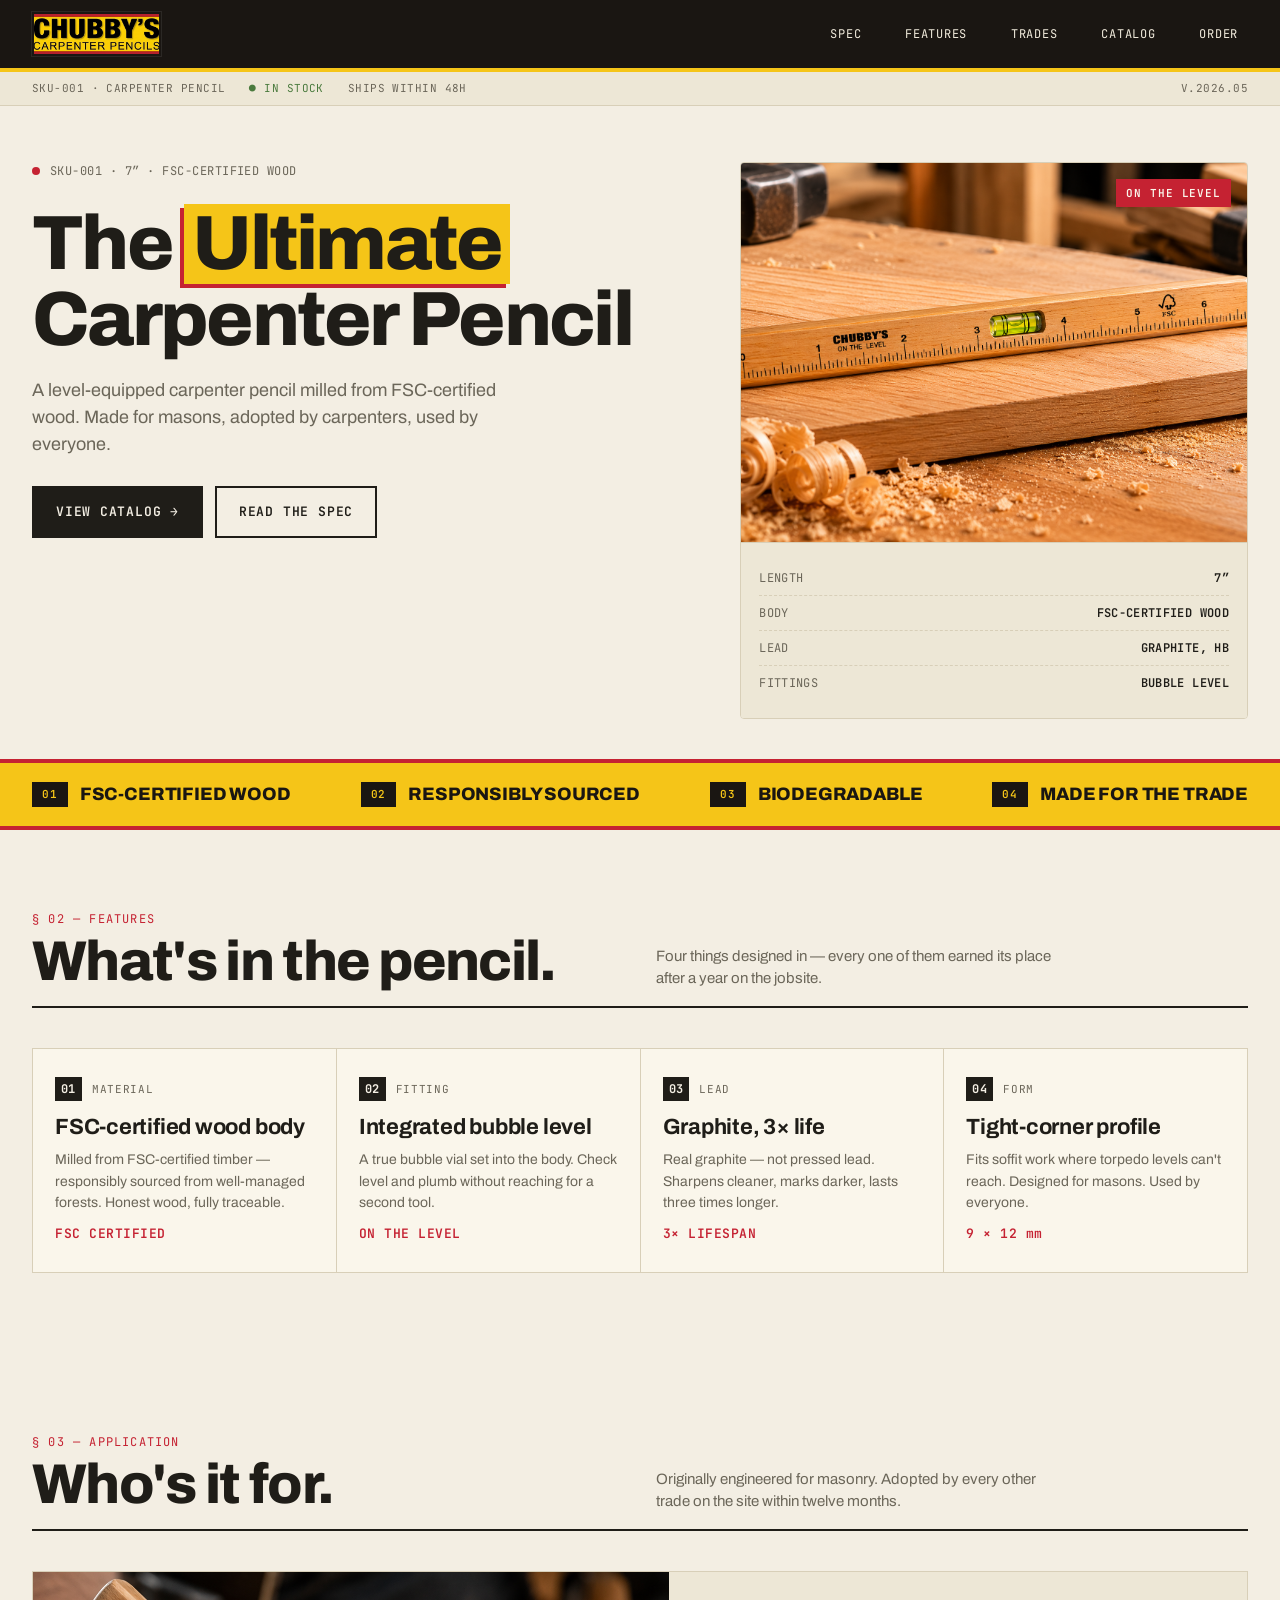
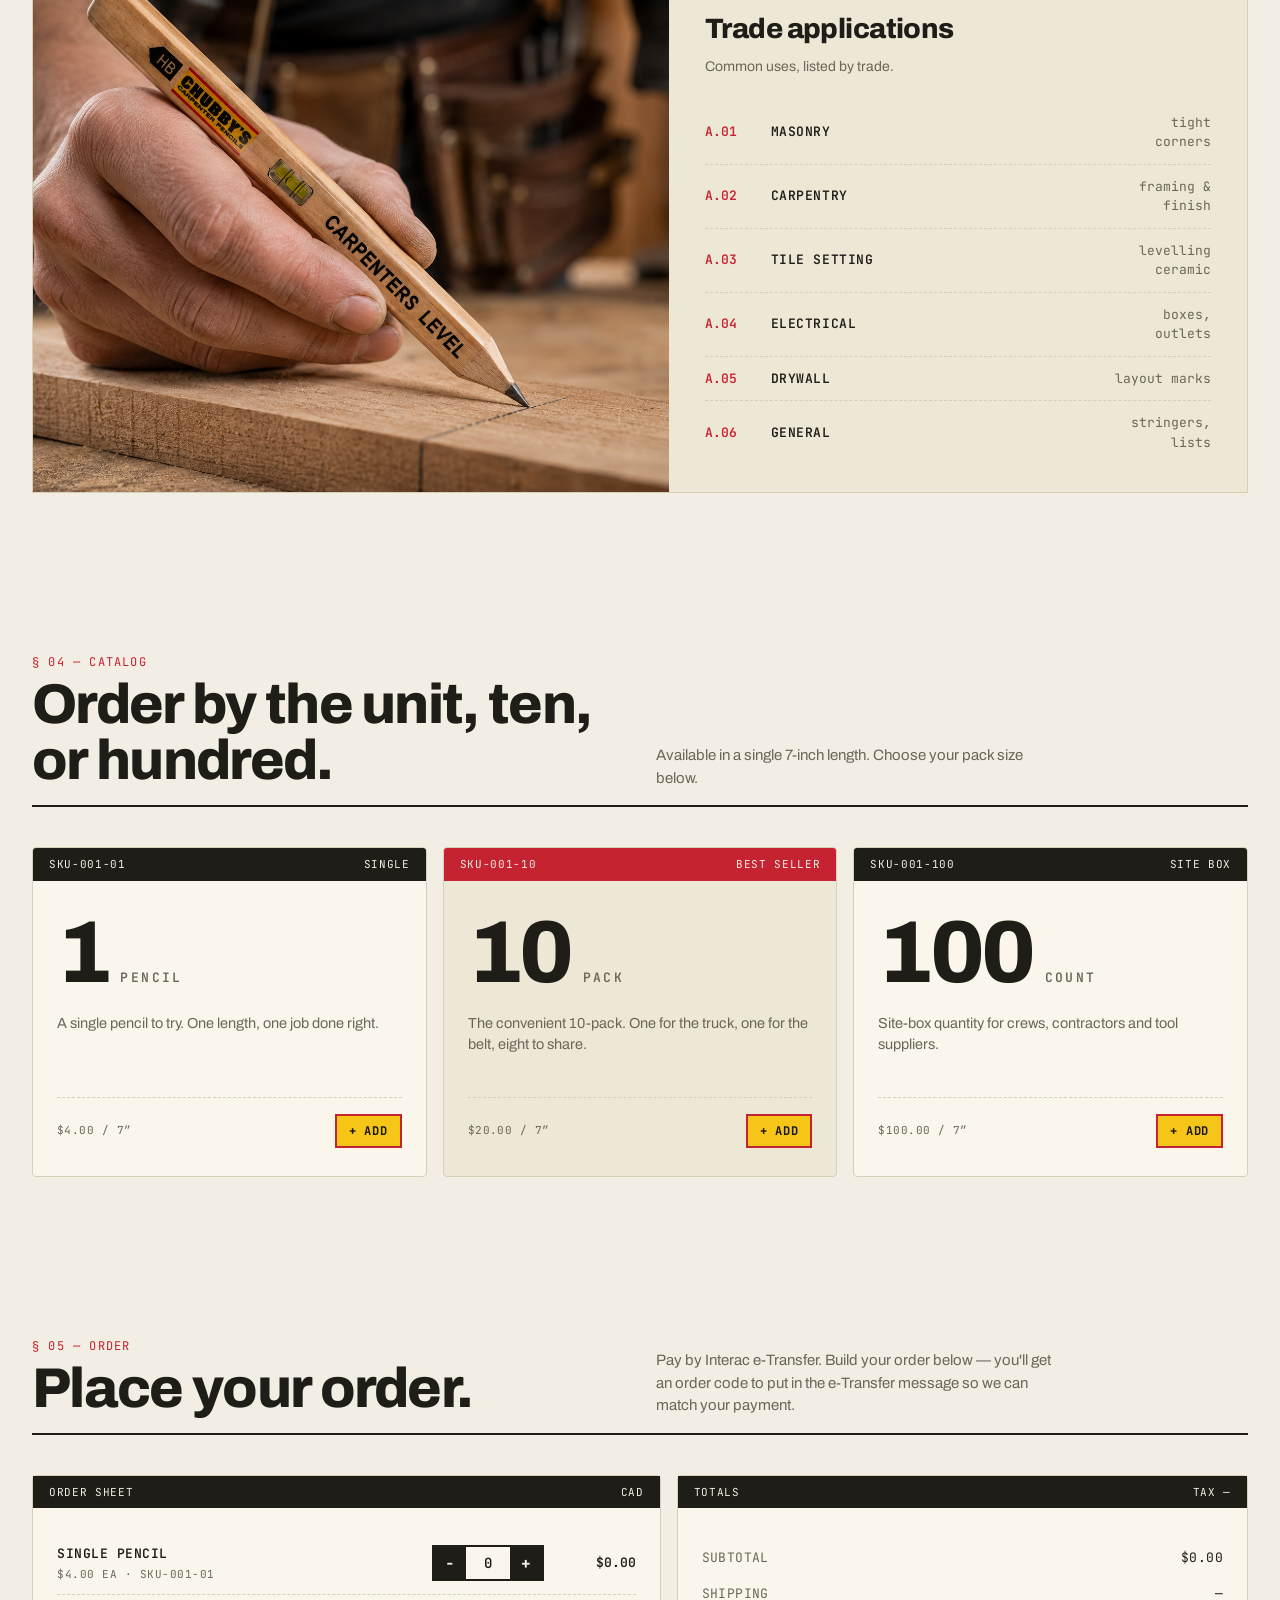
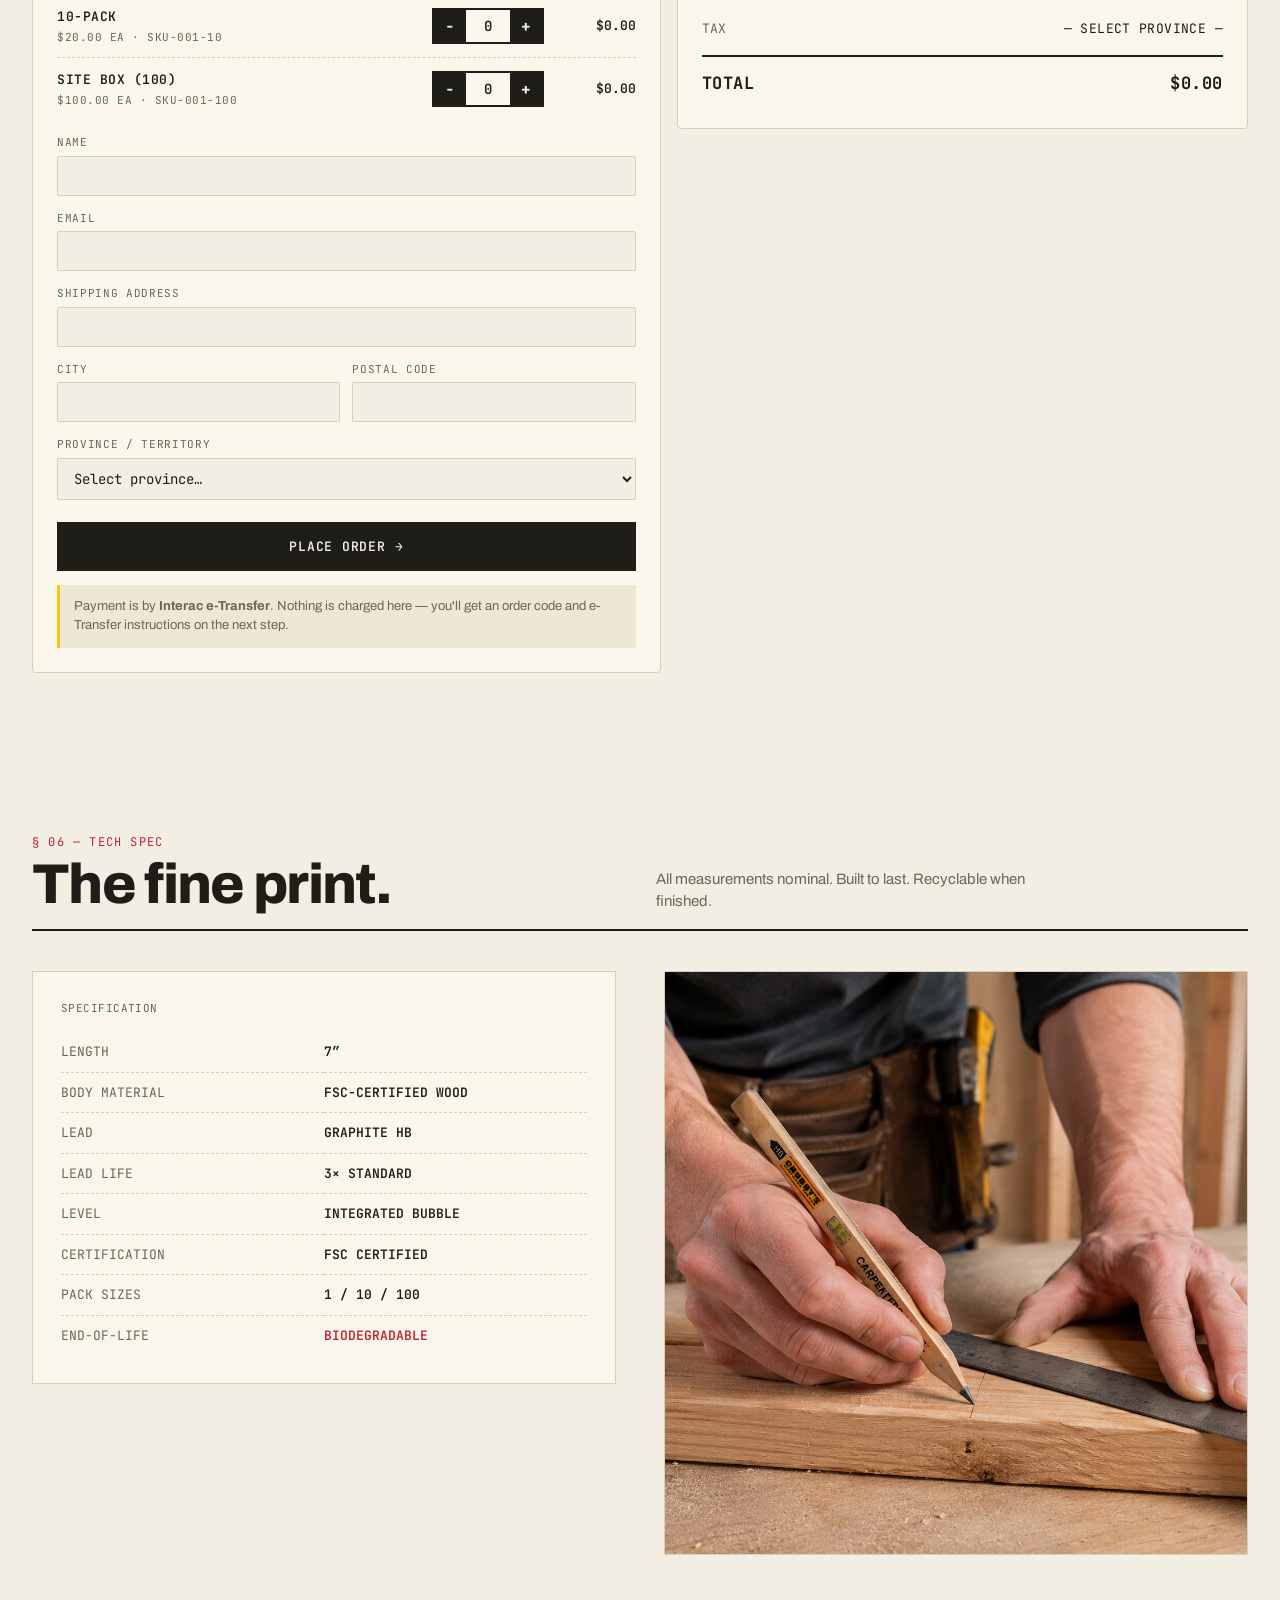
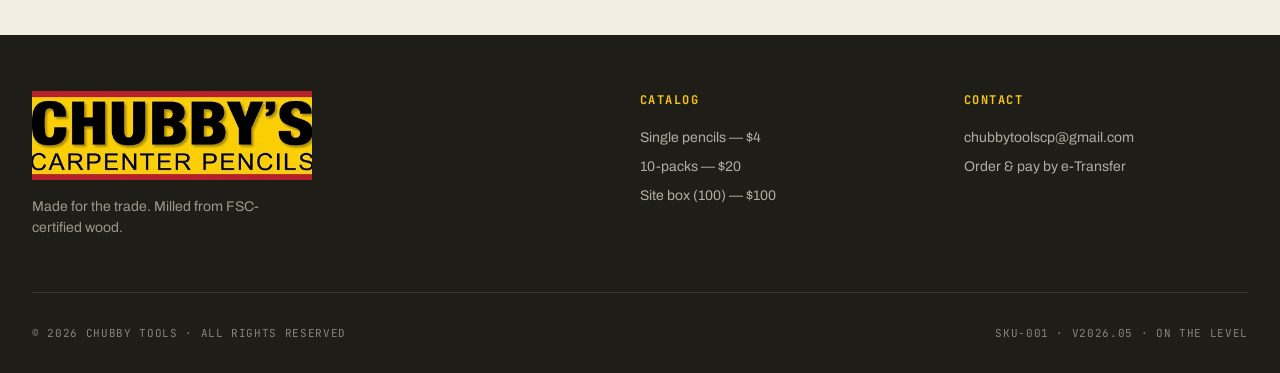
==== commit a862add8: "Add e-Transfer ordering: cart, provincial tax, shipping tiers, order codes; update contact email Co-" ====
--- a/index.html
+++ b/index.html
@@ -270,6 +270,87 @@
   .sku-card.featured { background: var(--card); }
   .sku-card.featured .tag-band { background: var(--red); }
 
+  /* Order / checkout */
+  .order-grid { display: grid; grid-template-columns: 1.1fr 1fr; gap: 16px; align-items: start; }
+  .order-panel { background: var(--paper); border: 1px solid var(--rule); border-radius: 4px; }
+  .order-panel .panel-band {
+    background: var(--ink); color: var(--bg);
+    padding: 8px 16px; display: flex; justify-content: space-between;
+    font-family: 'JetBrains Mono', monospace; font-size: 11px;
+    letter-spacing: .06em; text-transform: uppercase;
+  }
+  .order-panel .panel-body { padding: 24px; }
+  .order-line {
+    display: grid; grid-template-columns: 1fr auto auto; gap: 16px; align-items: center;
+    padding: 12px 0; border-bottom: 1px dashed var(--rule);
+    font-family: 'JetBrains Mono', monospace; font-size: 13px;
+  }
+  .order-line .name { text-transform: uppercase; letter-spacing: .04em; font-weight: 600; }
+  .order-line .name .ea { display: block; color: var(--ink-soft); font-weight: 400; font-size: 11px; margin-top: 2px; }
+  .order-line .amt { font-weight: 600; min-width: 76px; text-align: right; }
+  .stepper { display: inline-flex; align-items: center; border: 2px solid var(--ink); }
+  .stepper button {
+    width: 32px; height: 32px; border: none; background: var(--ink); color: var(--bg);
+    font-family: 'JetBrains Mono', monospace; font-size: 16px; font-weight: 700; cursor: pointer;
+  }
+  .stepper button:hover { background: var(--red); }
+  .stepper .n { width: 44px; text-align: center; font-family: 'JetBrains Mono', monospace; font-weight: 600; font-size: 14px; }
+  .totals { margin-top: 8px; }
+  .totals .t-row {
+    display: flex; justify-content: space-between; padding: 8px 0;
+    font-family: 'JetBrains Mono', monospace; font-size: 13px;
+    letter-spacing: .03em; text-transform: uppercase;
+  }
+  .totals .t-row .k { color: var(--ink-soft); }
+  .totals .t-row.grand {
+    border-top: 2px solid var(--ink); margin-top: 8px; padding-top: 14px;
+    font-size: 17px; font-weight: 700;
+  }
+  .order-form label {
+    display: block; font-family: 'JetBrains Mono', monospace; font-size: 11px;
+    letter-spacing: .06em; text-transform: uppercase; color: var(--ink-soft);
+    margin: 14px 0 5px;
+  }
+  .order-form input, .order-form select, .order-form textarea {
+    width: 100%; padding: 10px 12px;
+    border: 1px solid var(--rule); border-radius: 2px; background: var(--bg);
+    font-family: 'JetBrains Mono', monospace; font-size: 14px; color: var(--ink);
+  }
+  .order-form input:focus, .order-form select:focus, .order-form textarea:focus {
+    outline: 2px solid var(--yellow); border-color: var(--ink);
+  }
+  .order-form .two { display: grid; grid-template-columns: 1fr 1fr; gap: 12px; }
+  .order-form button.btn { width: 100%; justify-content: center; margin-top: 22px; cursor: pointer; }
+  .order-form button.btn:disabled { opacity: .5; cursor: not-allowed; }
+  .order-note {
+    margin-top: 14px; padding: 12px 14px; background: var(--card);
+    border-left: 3px solid var(--yellow);
+    font-size: 13px; color: var(--ink-soft); line-height: 1.5;
+  }
+  /* Confirmation */
+  .confirm-panel { display: none; }
+  .confirm-panel.show { display: block; }
+  .order-code-box {
+    background: var(--yellow); border: 2px solid var(--red);
+    padding: 18px; text-align: center; margin: 18px 0;
+  }
+  .order-code-box .lbl { font-family: 'JetBrains Mono', monospace; font-size: 11px; letter-spacing: .1em; text-transform: uppercase; color: #1a1612; }
+  .order-code-box .code {
+    font-family: 'Archivo', sans-serif; font-weight: 800; font-size: 42px;
+    letter-spacing: .04em; color: #1a1612; line-height: 1.1;
+  }
+  .etransfer-steps { list-style: none; padding: 0; margin: 16px 0 0; }
+  .etransfer-steps li {
+    display: grid; grid-template-columns: 34px 1fr; gap: 12px; align-items: start;
+    padding: 10px 0; border-bottom: 1px dashed var(--rule); font-size: 14px;
+  }
+  .etransfer-steps li:last-child { border-bottom: none; }
+  .etransfer-steps li .stp {
+    background: var(--ink); color: var(--bg); font-family: 'JetBrains Mono', monospace;
+    font-size: 12px; font-weight: 700; padding: 3px 0; text-align: center;
+  }
+  .etransfer-steps li strong.mono { font-family: 'JetBrains Mono', monospace; }
+
   /* Footer */
   footer {
     background: var(--ink); color: var(--paper);
@@ -283,6 +364,7 @@
 
   @media (max-width: 900px) {
     .hero-grid { grid-template-columns: 1fr; }
+    .order-grid { grid-template-columns: 1fr; }
     .feature-grid { grid-template-columns: 1fr; }
     .trades-grid { grid-template-columns: 1fr; }
     .catalog-grid { grid-template-columns: 1fr; }
@@ -306,7 +388,7 @@
       <a href="#features">Features</a>
       <a href="#trades">Trades</a>
       <a href="#catalog">Catalog</a>
-      <a href="#contact">Order</a>
+      <a href="#order">Order</a>
     </nav>
   </div>
 </header>
@@ -448,7 +530,7 @@
         <div class="body">
           <div class="qty">1<span class="unit">pencil</span></div>
           <p class="desc">A single pencil to try. One length, one job done right.</p>
-          <div class="row"><span class="sku-no">/ 7&Prime;</span><a class="add" href="#">+ ADD</a></div>
+          <div class="row"><span class="sku-no">$4.00 / 7&Prime;</span><a class="add" href="#order" data-add="single">+ ADD</a></div>
         </div>
       </div>
       <div class="sku-card featured">
@@ -456,7 +538,7 @@
         <div class="body">
           <div class="qty">10<span class="unit">pack</span></div>
           <p class="desc">The convenient 10-pack. One for the truck, one for the belt, eight to share.</p>
-          <div class="row"><span class="sku-no">/ 7&Prime;</span><a class="add" href="#">+ ADD</a></div>
+          <div class="row"><span class="sku-no">$20.00 / 7&Prime;</span><a class="add" href="#order" data-add="ten">+ ADD</a></div>
         </div>
       </div>
       <div class="sku-card">
@@ -464,7 +546,108 @@
         <div class="body">
           <div class="qty">100<span class="unit">count</span></div>
           <p class="desc">Site-box quantity for crews, contractors and tool suppliers.</p>
-          <div class="row"><span class="sku-no">/ 7&Prime;</span><a class="add" href="#">+ ADD</a></div>
+          <div class="row"><span class="sku-no">$100.00 / 7&Prime;</span><a class="add" href="#order" data-add="hundred">+ ADD</a></div>
+        </div>
+      </div>
+    </div>
+  </section>
+
+  <section id="order">
+    <div class="sec-head">
+      <div class="left">
+        <div class="label">§ 05 — Order</div>
+        <h2>Place your order.</h2>
+      </div>
+      <div class="right">Pay by Interac e-Transfer. Build your order below — you'll get an order code to put in the e-Transfer message so we can match your payment.</div>
+    </div>
+
+    <div class="order-grid">
+      <!-- Left: cart + customer details -->
+      <div class="order-panel" id="order-build">
+        <div class="panel-band"><span>ORDER SHEET</span><span>CAD</span></div>
+        <div class="panel-body">
+          <div class="order-line">
+            <span class="name">Single pencil<span class="ea">$4.00 ea · SKU-001-01</span></span>
+            <span class="stepper"><button type="button" data-step="single" data-dir="-1" aria-label="Fewer singles">−</button><span class="n" id="qty-single">0</span><button type="button" data-step="single" data-dir="1" aria-label="More singles">+</button></span>
+            <span class="amt" id="amt-single">$0.00</span>
+          </div>
+          <div class="order-line">
+            <span class="name">10-pack<span class="ea">$20.00 ea · SKU-001-10</span></span>
+            <span class="stepper"><button type="button" data-step="ten" data-dir="-1" aria-label="Fewer 10-packs">−</button><span class="n" id="qty-ten">0</span><button type="button" data-step="ten" data-dir="1" aria-label="More 10-packs">+</button></span>
+            <span class="amt" id="amt-ten">$0.00</span>
+          </div>
+          <div class="order-line" style="border-bottom:none;">
+            <span class="name">Site box (100)<span class="ea">$100.00 ea · SKU-001-100</span></span>
+            <span class="stepper"><button type="button" data-step="hundred" data-dir="-1" aria-label="Fewer site boxes">−</button><span class="n" id="qty-hundred">0</span><button type="button" data-step="hundred" data-dir="1" aria-label="More site boxes">+</button></span>
+            <span class="amt" id="amt-hundred">$0.00</span>
+          </div>
+
+          <form class="order-form" id="order-form" novalidate>
+            <label for="of-name">Name</label>
+            <input id="of-name" name="name" type="text" autocomplete="name" required />
+            <label for="of-email">Email</label>
+            <input id="of-email" name="email" type="email" autocomplete="email" required />
+            <label for="of-address">Shipping address</label>
+            <input id="of-address" name="address" type="text" autocomplete="street-address" required />
+            <div class="two">
+              <div>
+                <label for="of-city">City</label>
+                <input id="of-city" name="city" type="text" autocomplete="address-level2" required />
+              </div>
+              <div>
+                <label for="of-postal">Postal code</label>
+                <input id="of-postal" name="postal" type="text" autocomplete="postal-code" required />
+              </div>
+            </div>
+            <label for="of-province">Province / Territory</label>
+            <select id="of-province" name="province" required>
+              <option value="" selected disabled>Select province…</option>
+              <option value="AB">Alberta</option>
+              <option value="BC">British Columbia</option>
+              <option value="MB">Manitoba</option>
+              <option value="NB">New Brunswick</option>
+              <option value="NL">Newfoundland and Labrador</option>
+              <option value="NS">Nova Scotia</option>
+              <option value="NT">Northwest Territories</option>
+              <option value="NU">Nunavut</option>
+              <option value="ON">Ontario</option>
+              <option value="PE">Prince Edward Island</option>
+              <option value="QC">Quebec</option>
+              <option value="SK">Saskatchewan</option>
+              <option value="YT">Yukon</option>
+            </select>
+            <button class="btn" type="submit" id="place-order">Place order →</button>
+            <div class="order-note">Payment is by <strong>Interac e-Transfer</strong>. Nothing is charged here — you'll get an order code and e-Transfer instructions on the next step.</div>
+          </form>
+        </div>
+      </div>
+
+      <!-- Right: totals, then confirmation after ordering -->
+      <div>
+        <div class="order-panel">
+          <div class="panel-band"><span>TOTALS</span><span id="tax-label">TAX —</span></div>
+          <div class="panel-body totals">
+            <div class="t-row"><span class="k">Subtotal</span><span id="t-sub">$0.00</span></div>
+            <div class="t-row"><span class="k">Shipping</span><span id="t-ship">—</span></div>
+            <div class="t-row"><span class="k" id="t-tax-k">Tax</span><span id="t-tax">—</span></div>
+            <div class="t-row grand"><span>Total</span><span id="t-total">$0.00</span></div>
+          </div>
+        </div>
+
+        <div class="order-panel confirm-panel" id="confirm" style="margin-top:16px;">
+          <div class="panel-band" style="background: var(--red);"><span>ORDER PLACED</span><span>PAY BY E-TRANSFER</span></div>
+          <div class="panel-body">
+            <div class="order-code-box">
+              <div class="lbl">Your order code</div>
+              <div class="code" id="confirm-code">CHB-00000</div>
+            </div>
+            <ol class="etransfer-steps">
+              <li><span class="stp">1</span><span>Open your banking app and send an <strong>Interac e-Transfer</strong> for <strong class="mono" id="confirm-total">$0.00</strong> to <strong class="mono">chubbytoolscp@gmail.com</strong></span></li>
+              <li><span class="stp">2</span><span>Put your order code <strong class="mono" id="confirm-code2">CHB-00000</strong> in the e-Transfer <strong>message</strong> — that's how we match your payment to your order.</span></li>
+              <li><span class="stp">3</span><span>We ship within 48h of payment and confirm to your email.</span></li>
+            </ol>
+            <div class="order-note" id="confirm-note">Your order details have been sent to us.</div>
+          </div>
         </div>
       </div>
     </div>
@@ -473,7 +656,7 @@
   <section id="spec">
     <div class="sec-head">
       <div class="left">
-        <div class="label">§ 05 — Tech Spec</div>
+        <div class="label">§ 06 — Tech Spec</div>
         <h2>The fine print.</h2>
       </div>
       <div class="right">All measurements nominal. Built to last. Recyclable when finished.</div>
@@ -510,14 +693,14 @@
       </div>
       <div>
         <h4>Catalog</h4>
-        <a href="#">Single pencils</a>
-        <a href="#">10-packs</a>
-        <a href="#">Site box (100)</a>
+        <a href="#catalog">Single pencils — $4</a>
+        <a href="#catalog">10-packs — $20</a>
+        <a href="#catalog">Site box (100) — $100</a>
       </div>
       <div>
         <h4>Contact</h4>
-        <a href="#">hello@chubbytools.com</a>
-        <a href="#">+1 (000) 000-0000</a>
+        <a href="mailto:chubbytoolscp@gmail.com">chubbytoolscp@gmail.com</a>
+        <a href="#order">Order &amp; pay by e-Transfer</a>
       </div>
     </div>
     <div class="foot-bottom">
@@ -527,5 +710,6 @@
   </div>
 </footer>
 
+<script src="main.js" defer></script>
 </body>
 </html>
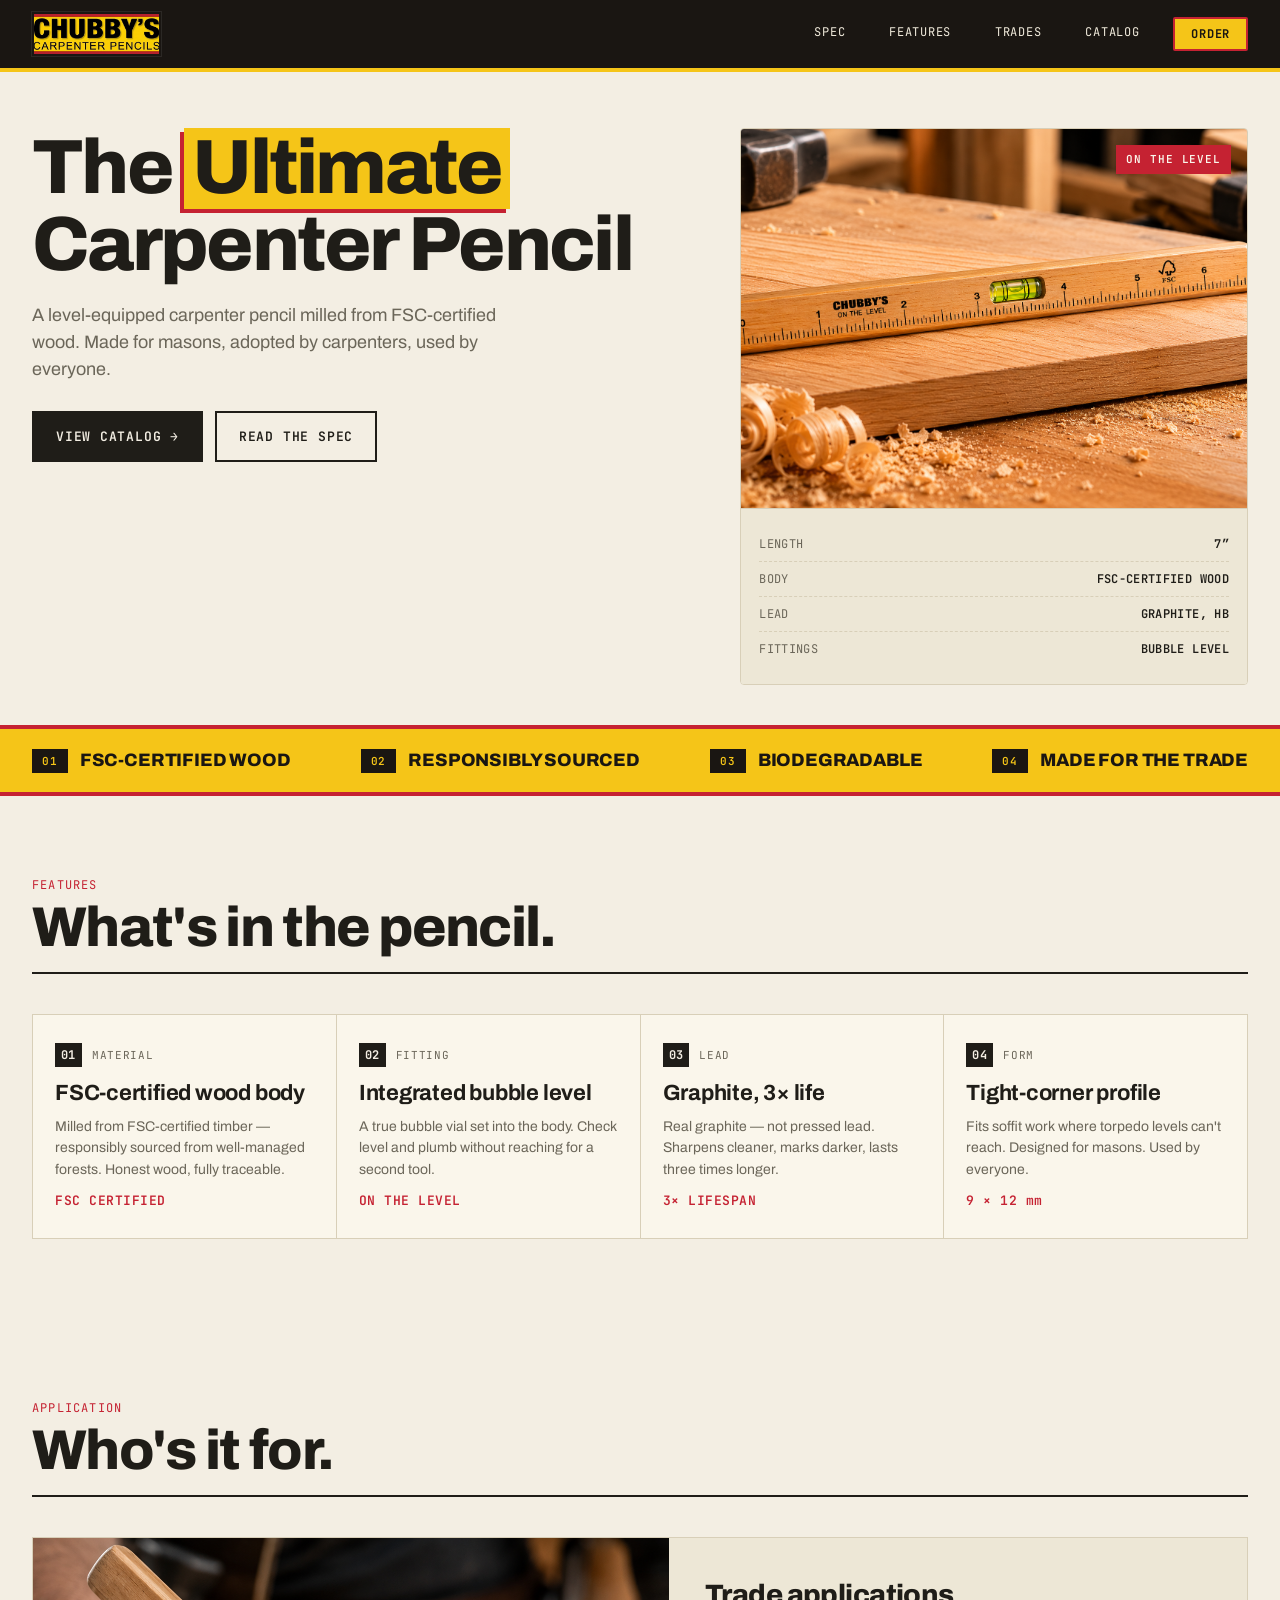
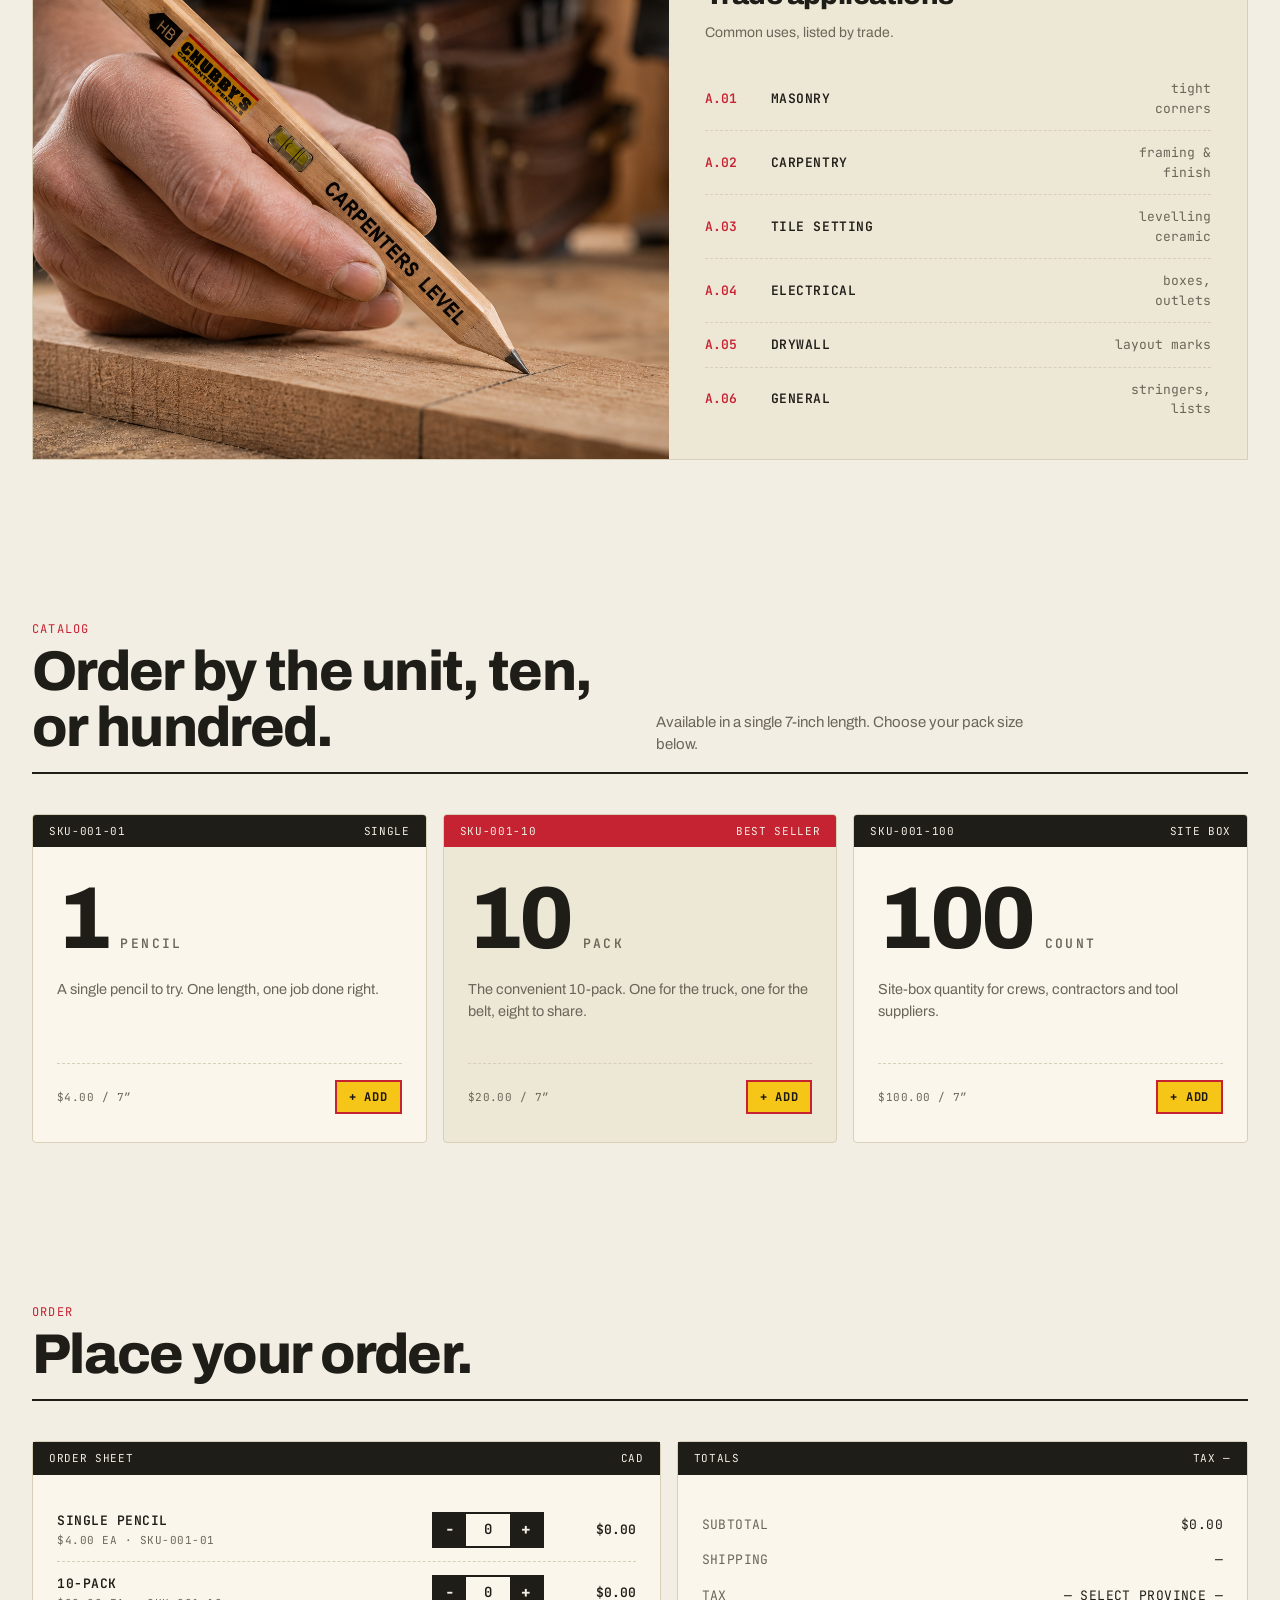
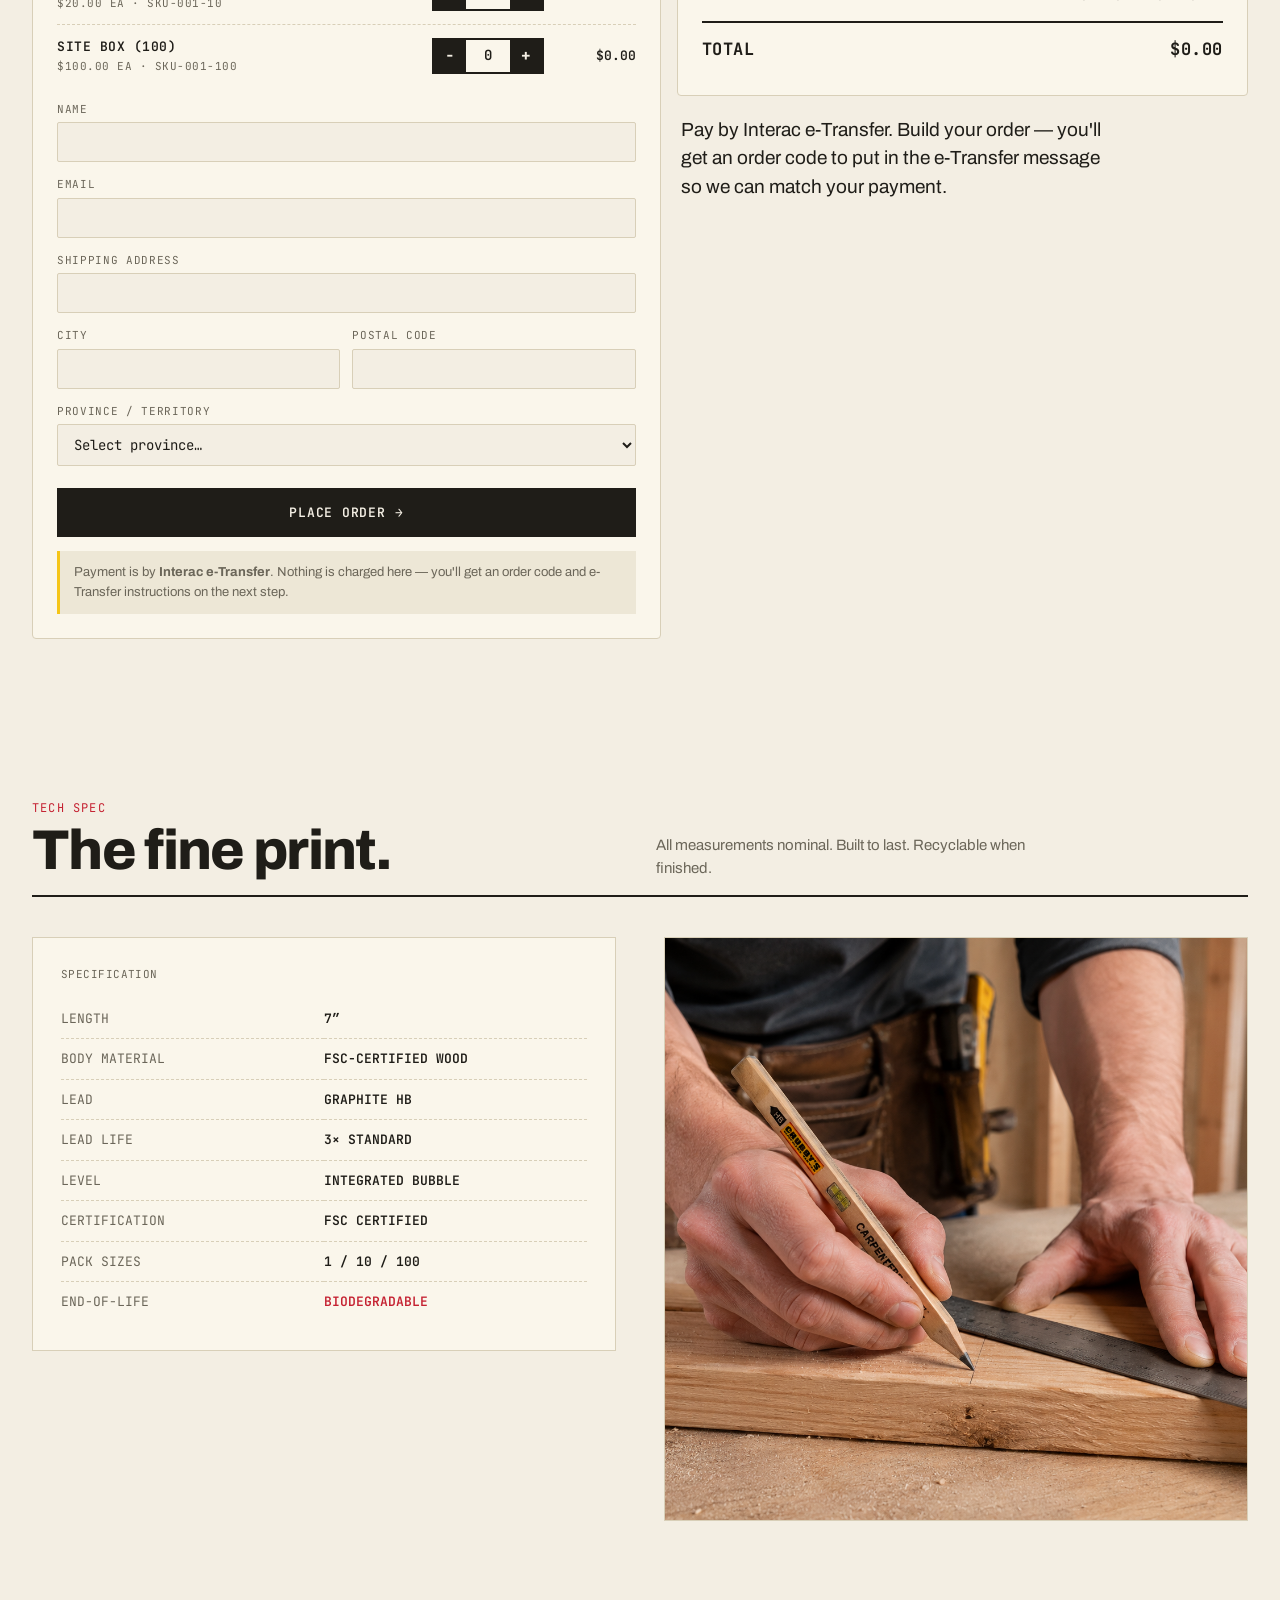
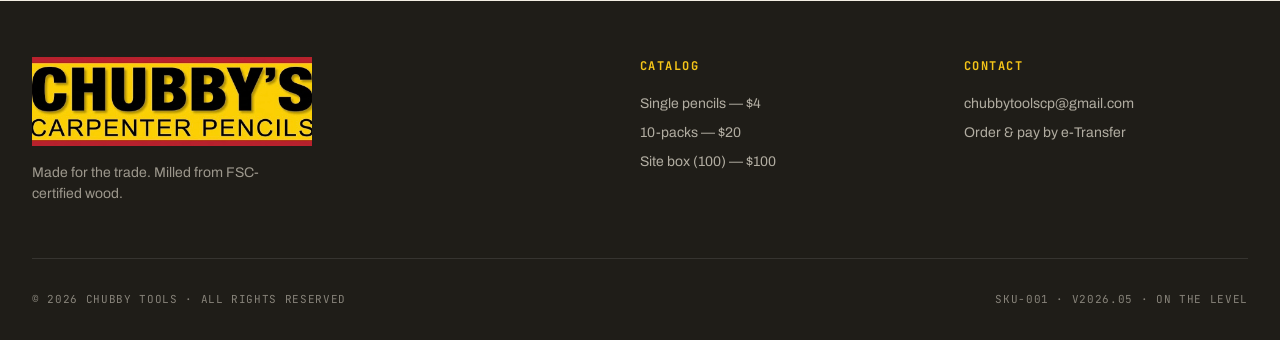
==== commit 73d5d6dd: "Site cleanup: yellow Order nav button, remove status bar/SKU labels/section blurbs, move e-Transfer " ====
--- a/index.html
+++ b/index.html
@@ -67,28 +67,15 @@
     padding: 6px 10px; border-radius: 2px;
   }
   nav.links a:hover { background: rgba(255,255,255,.08); color: #fff; }
-
-  /* Status bar */
-  .status-bar {
-    background: var(--card); border-bottom: 1px solid var(--rule);
-    font-family: 'JetBrains Mono', monospace; font-size: 11px;
-    letter-spacing: .04em; text-transform: uppercase;
-    padding: 8px 0; color: var(--ink-soft);
-  }
-  .status-row { display: flex; gap: 24px; justify-content: space-between; }
-  .status-row .left, .status-row .right { display: flex; gap: 24px; }
-  .status-row .ok { color: #4a7a3d; }
+  nav.links a.order-btn {
+    background: var(--yellow); color: #1a1612; font-weight: 700;
+    border: 2px solid var(--red); border-radius: 2px; padding: 6px 16px;
+  }
+  nav.links a.order-btn:hover { background: var(--red); color: #fff; border-color: var(--red); }
 
   /* Hero */
   .hero { padding: 56px 0 40px; }
   .hero-grid { display: grid; grid-template-columns: 1.3fr 1fr; gap: 48px; align-items: start; }
-  .hero-meta { display: flex; flex-direction: column; gap: 6px; margin-bottom: 24px; }
-  .hero-meta .sku {
-    display: inline-flex; align-items: center; gap: 10px;
-    font-family: 'JetBrains Mono', monospace; font-size: 12px;
-    letter-spacing: .04em; color: var(--ink-soft);
-  }
-  .hero-meta .sku .dot { width: 8px; height: 8px; border-radius: 50%; background: var(--red); }
   .hero h1 {
     font-family: 'Archivo', sans-serif; font-weight: 800;
     font-size: clamp(48px, 6vw, 84px); line-height: .95;
@@ -327,6 +314,10 @@
     border-left: 3px solid var(--yellow);
     font-size: 13px; color: var(--ink-soft); line-height: 1.5;
   }
+  .order-intro {
+    margin: 20px 4px 0; font-size: 19px; line-height: 1.5;
+    color: var(--ink); max-width: 40ch;
+  }
   /* Confirmation */
   .confirm-panel { display: none; }
   .confirm-panel.show { display: block; }
@@ -371,7 +362,6 @@
     .sec-head { grid-template-columns: 1fr; }
     .foot-grid { grid-template-columns: 1fr 1fr; }
     nav.links { display: none; }
-    .status-row .right { display: none; }
     .nav { grid-template-columns: 1fr; }
   }
 </style>
@@ -388,32 +378,16 @@
       <a href="#features">Features</a>
       <a href="#trades">Trades</a>
       <a href="#catalog">Catalog</a>
-      <a href="#order">Order</a>
+      <a href="#order" class="order-btn">Order</a>
     </nav>
   </div>
 </header>
 
-<div class="status-bar">
-  <div class="wrap status-row">
-    <div class="left">
-      <span>SKU-001 · CARPENTER PENCIL</span>
-      <span class="ok">● IN STOCK</span>
-      <span>SHIPS WITHIN 48H</span>
-    </div>
-    <div class="right">
-      <span>v.2026.05</span>
-    </div>
-  </div>
-</div>
-
 <div class="wrap">
 
   <section class="hero">
     <div class="hero-grid">
       <div>
-        <div class="hero-meta">
-          <span class="sku"><span class="dot"></span>SKU-001 · 7&Prime; · FSC-CERTIFIED WOOD</span>
-        </div>
         <h1>The <span class="hi">Ultimate</span> Carpenter Pencil</h1>
         <p class="lede">A level-equipped carpenter pencil milled from FSC-certified wood. Made for masons, adopted by carpenters, used by everyone.</p>
         <div class="cta-row">
@@ -451,10 +425,9 @@
   <section id="features">
     <div class="sec-head">
       <div class="left">
-        <div class="label">§ 02 — Features</div>
+        <div class="label">Features</div>
         <h2>What's in the pencil.</h2>
       </div>
-      <div class="right">Four things designed in — every one of them earned its place after a year on the jobsite.</div>
     </div>
 
     <div class="feature-grid">
@@ -488,10 +461,9 @@
   <section id="trades">
     <div class="sec-head">
       <div class="left">
-        <div class="label">§ 03 — Application</div>
+        <div class="label">Application</div>
         <h2>Who's it for.</h2>
       </div>
-      <div class="right">Originally engineered for masonry. Adopted by every other trade on the site within twelve months.</div>
     </div>
 
     <div class="trades-block">
@@ -518,7 +490,7 @@
   <section id="catalog">
     <div class="sec-head">
       <div class="left">
-        <div class="label">§ 04 — Catalog</div>
+        <div class="label">Catalog</div>
         <h2>Order by the unit, ten, or hundred.</h2>
       </div>
       <div class="right">Available in a single 7-inch length. Choose your pack size below.</div>
@@ -555,10 +527,9 @@
   <section id="order">
     <div class="sec-head">
       <div class="left">
-        <div class="label">§ 05 — Order</div>
+        <div class="label">Order</div>
         <h2>Place your order.</h2>
       </div>
-      <div class="right">Pay by Interac e-Transfer. Build your order below — you'll get an order code to put in the e-Transfer message so we can match your payment.</div>
     </div>
 
     <div class="order-grid">
@@ -634,6 +605,8 @@
           </div>
         </div>
 
+        <p class="order-intro">Pay by Interac e-Transfer. Build your order — you'll get an order code to put in the e-Transfer message so we can match your payment.</p>
+
         <div class="order-panel confirm-panel" id="confirm" style="margin-top:16px;">
           <div class="panel-band" style="background: var(--red);"><span>ORDER PLACED</span><span>PAY BY E-TRANSFER</span></div>
           <div class="panel-body">
@@ -656,7 +629,7 @@
   <section id="spec">
     <div class="sec-head">
       <div class="left">
-        <div class="label">§ 06 — Tech Spec</div>
+        <div class="label">Tech Spec</div>
         <h2>The fine print.</h2>
       </div>
       <div class="right">All measurements nominal. Built to last. Recyclable when finished.</div>
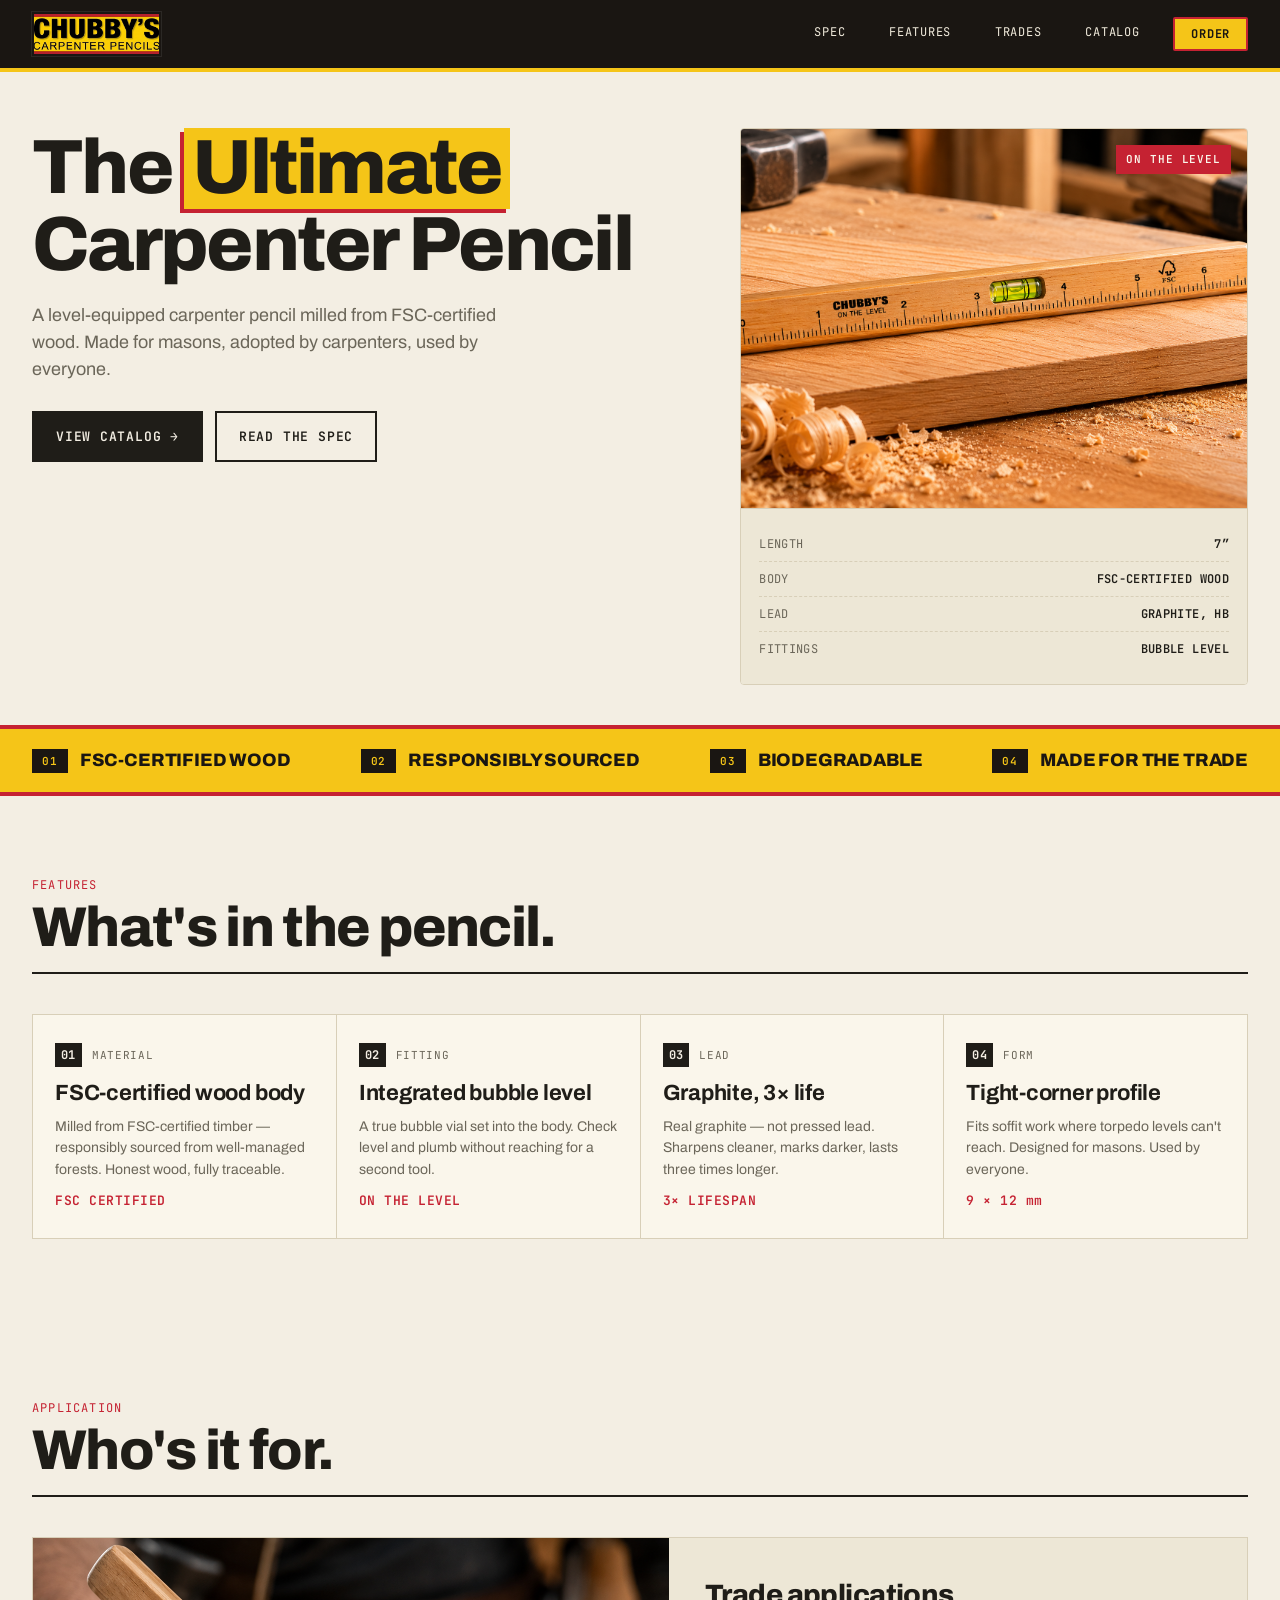
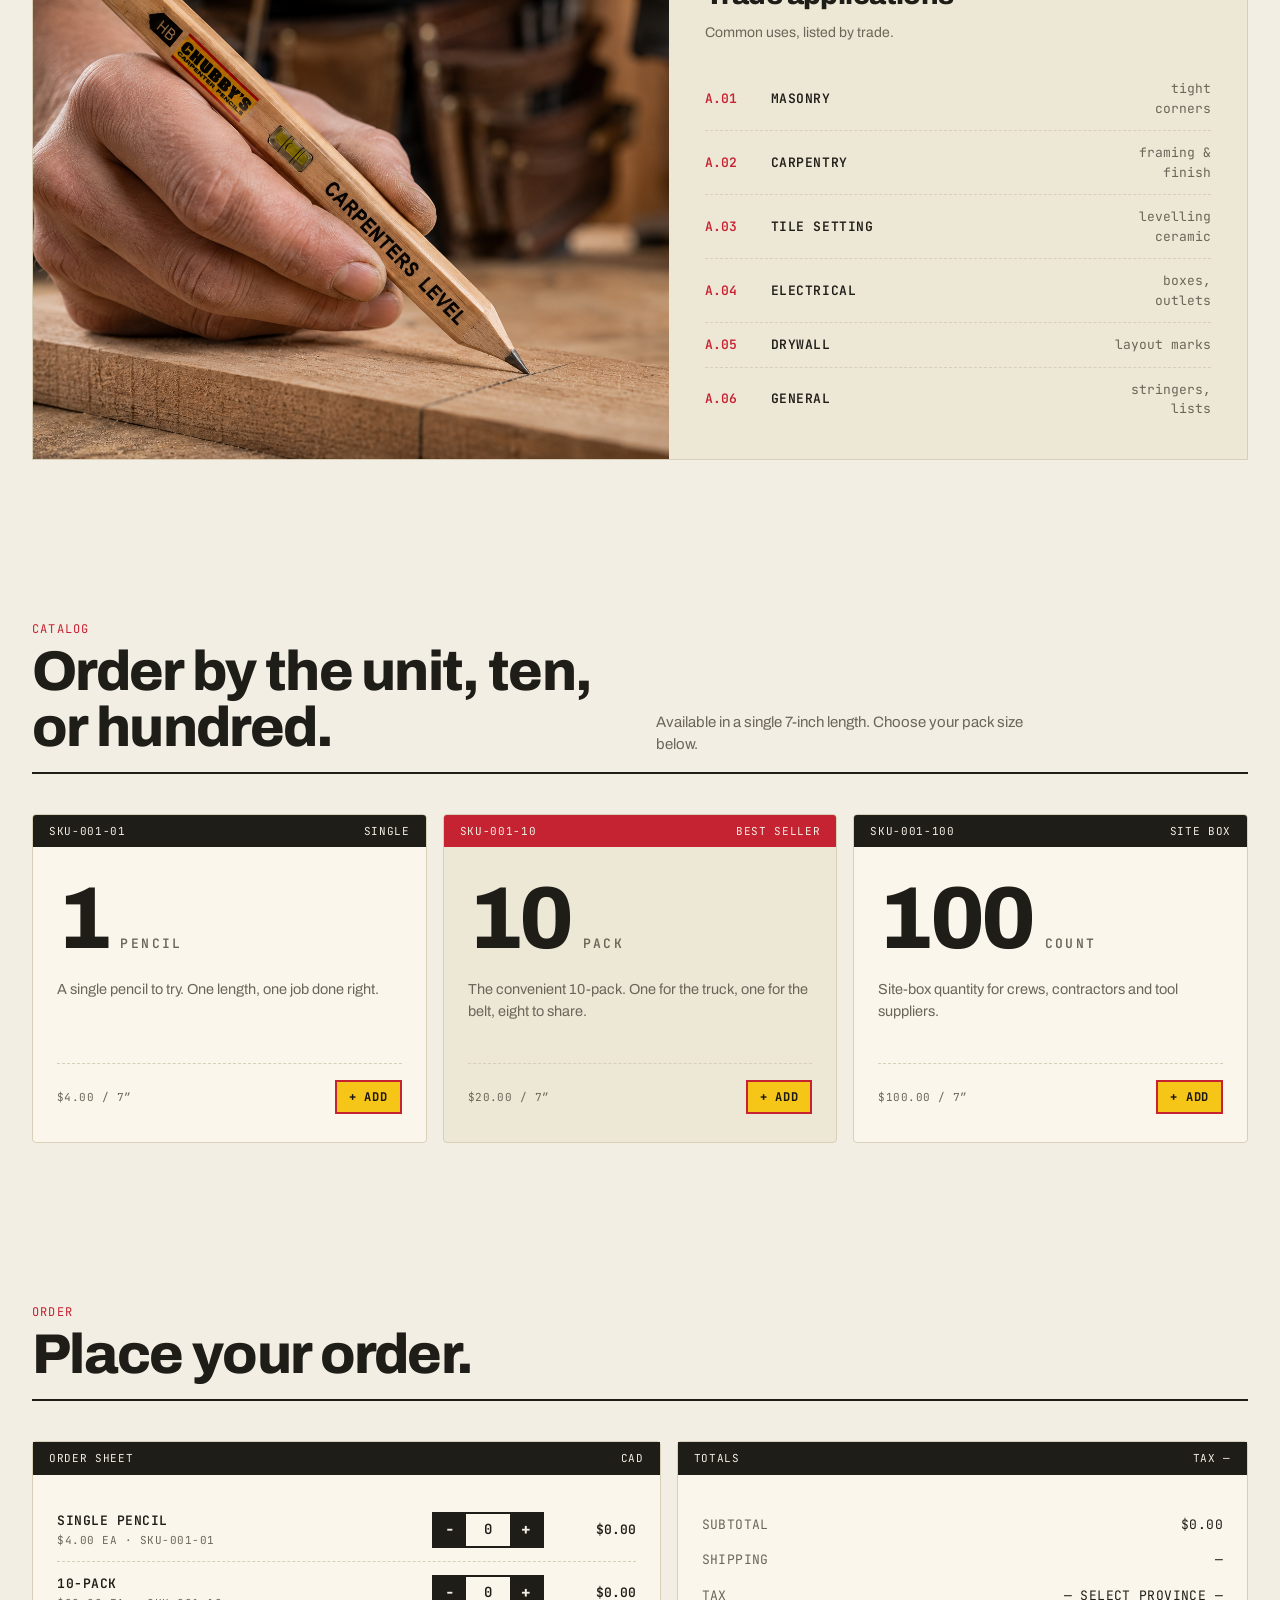
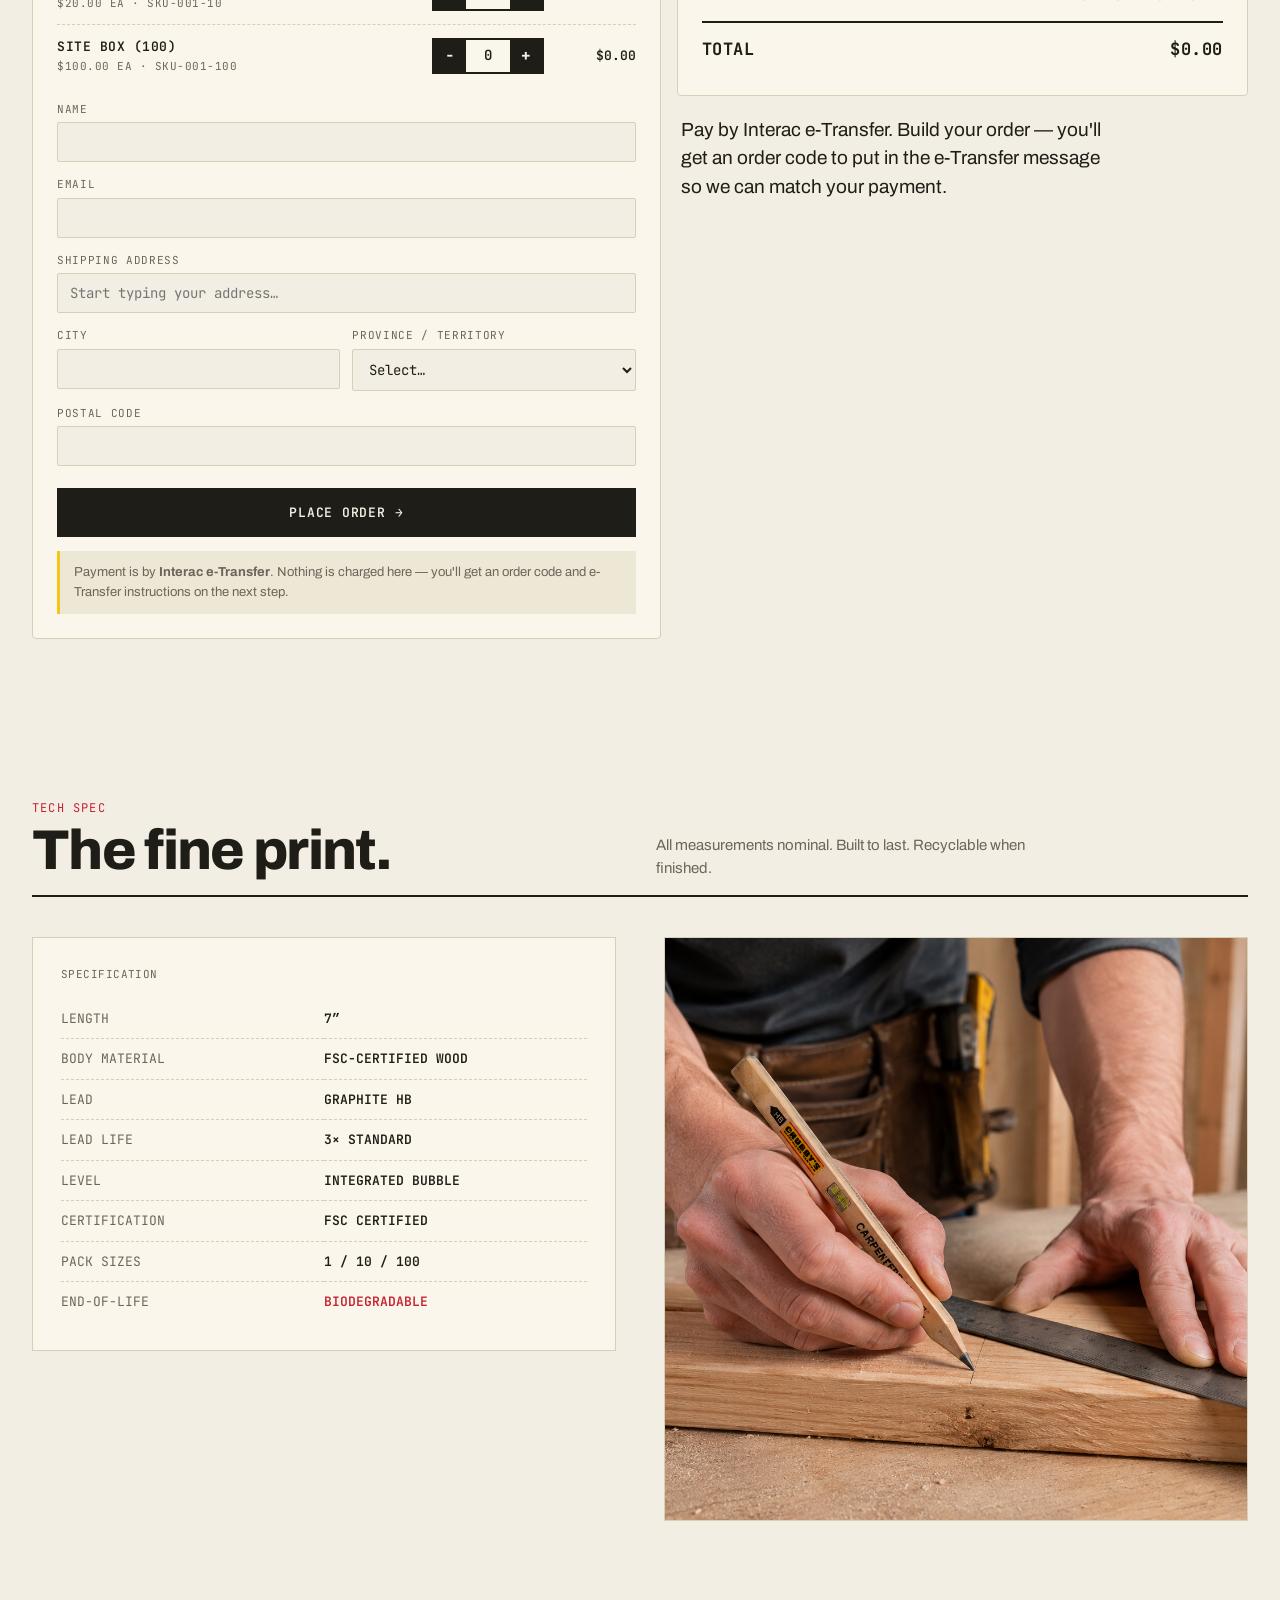
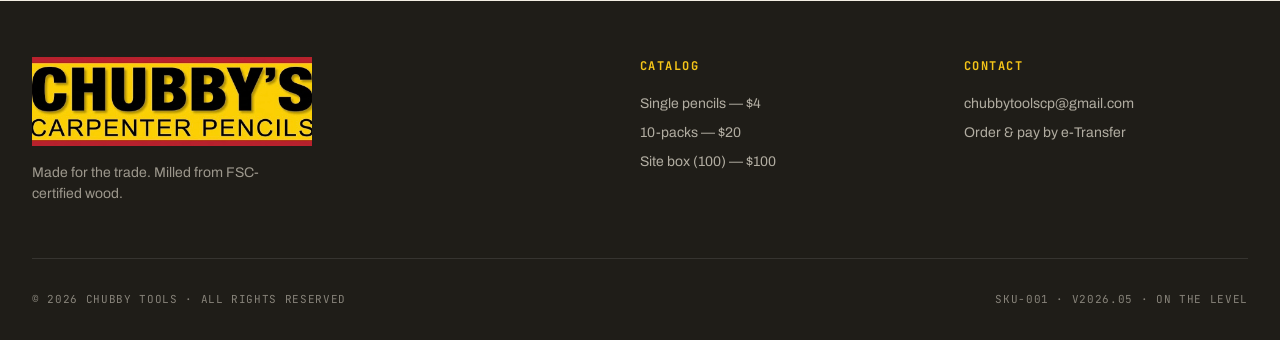
==== commit ebcbd5d7: "Add Canadian address autocomplete (Photon/OSM), swap postal code and province positions Co-Authored-" ====
--- a/index.html
+++ b/index.html
@@ -314,6 +314,21 @@
     border-left: 3px solid var(--yellow);
     font-size: 13px; color: var(--ink-soft); line-height: 1.5;
   }
+  .addr-wrap { position: relative; }
+  .addr-suggest {
+    position: absolute; top: 100%; left: 0; right: 0; z-index: 20;
+    background: var(--paper); border: 2px solid var(--ink); border-top: none;
+    max-height: 240px; overflow-y: auto;
+    box-shadow: 0 8px 16px rgba(0,0,0,.12);
+  }
+  .addr-suggest .opt {
+    padding: 10px 12px; cursor: pointer;
+    font-family: 'JetBrains Mono', monospace; font-size: 13px;
+    border-bottom: 1px dashed var(--rule);
+  }
+  .addr-suggest .opt:last-child { border-bottom: none; }
+  .addr-suggest .opt:hover, .addr-suggest .opt.active { background: var(--yellow); }
+  .addr-suggest .opt .sub { display: block; font-size: 11px; color: var(--ink-soft); margin-top: 2px; }
   .order-intro {
     margin: 20px 4px 0; font-size: 19px; line-height: 1.5;
     color: var(--ink); max-width: 40ch;
@@ -559,34 +574,37 @@
             <label for="of-email">Email</label>
             <input id="of-email" name="email" type="email" autocomplete="email" required />
             <label for="of-address">Shipping address</label>
-            <input id="of-address" name="address" type="text" autocomplete="street-address" required />
+            <div class="addr-wrap">
+              <input id="of-address" name="address" type="text" autocomplete="street-address" placeholder="Start typing your address…" required />
+              <div class="addr-suggest" id="addr-suggest" hidden></div>
+            </div>
             <div class="two">
               <div>
                 <label for="of-city">City</label>
                 <input id="of-city" name="city" type="text" autocomplete="address-level2" required />
               </div>
               <div>
-                <label for="of-postal">Postal code</label>
-                <input id="of-postal" name="postal" type="text" autocomplete="postal-code" required />
+                <label for="of-province">Province / Territory</label>
+                <select id="of-province" name="province" required>
+                  <option value="" selected disabled>Select…</option>
+                  <option value="AB">Alberta</option>
+                  <option value="BC">British Columbia</option>
+                  <option value="MB">Manitoba</option>
+                  <option value="NB">New Brunswick</option>
+                  <option value="NL">Newfoundland and Labrador</option>
+                  <option value="NS">Nova Scotia</option>
+                  <option value="NT">Northwest Territories</option>
+                  <option value="NU">Nunavut</option>
+                  <option value="ON">Ontario</option>
+                  <option value="PE">Prince Edward Island</option>
+                  <option value="QC">Quebec</option>
+                  <option value="SK">Saskatchewan</option>
+                  <option value="YT">Yukon</option>
+                </select>
               </div>
             </div>
-            <label for="of-province">Province / Territory</label>
-            <select id="of-province" name="province" required>
-              <option value="" selected disabled>Select province…</option>
-              <option value="AB">Alberta</option>
-              <option value="BC">British Columbia</option>
-              <option value="MB">Manitoba</option>
-              <option value="NB">New Brunswick</option>
-              <option value="NL">Newfoundland and Labrador</option>
-              <option value="NS">Nova Scotia</option>
-              <option value="NT">Northwest Territories</option>
-              <option value="NU">Nunavut</option>
-              <option value="ON">Ontario</option>
-              <option value="PE">Prince Edward Island</option>
-              <option value="QC">Quebec</option>
-              <option value="SK">Saskatchewan</option>
-              <option value="YT">Yukon</option>
-            </select>
+            <label for="of-postal">Postal code</label>
+            <input id="of-postal" name="postal" type="text" autocomplete="postal-code" required />
             <button class="btn" type="submit" id="place-order">Place order →</button>
             <div class="order-note">Payment is by <strong>Interac e-Transfer</strong>. Nothing is charged here — you'll get an order code and e-Transfer instructions on the next step.</div>
           </form>
@@ -604,8 +622,6 @@
             <div class="t-row grand"><span>Total</span><span id="t-total">$0.00</span></div>
           </div>
         </div>
-
-        <p class="order-intro">Pay by Interac e-Transfer. Build your order — you'll get an order code to put in the e-Transfer message so we can match your payment.</p>
 
         <div class="order-panel confirm-panel" id="confirm" style="margin-top:16px;">
           <div class="panel-band" style="background: var(--red);"><span>ORDER PLACED</span><span>PAY BY E-TRANSFER</span></div>
@@ -622,6 +638,8 @@
             <div class="order-note" id="confirm-note">Your order details have been sent to us.</div>
           </div>
         </div>
+
+        <p class="order-intro">Pay by Interac e-Transfer. Build your order — you'll get an order code to put in the e-Transfer message so we can match your payment.</p>
       </div>
     </div>
   </section>
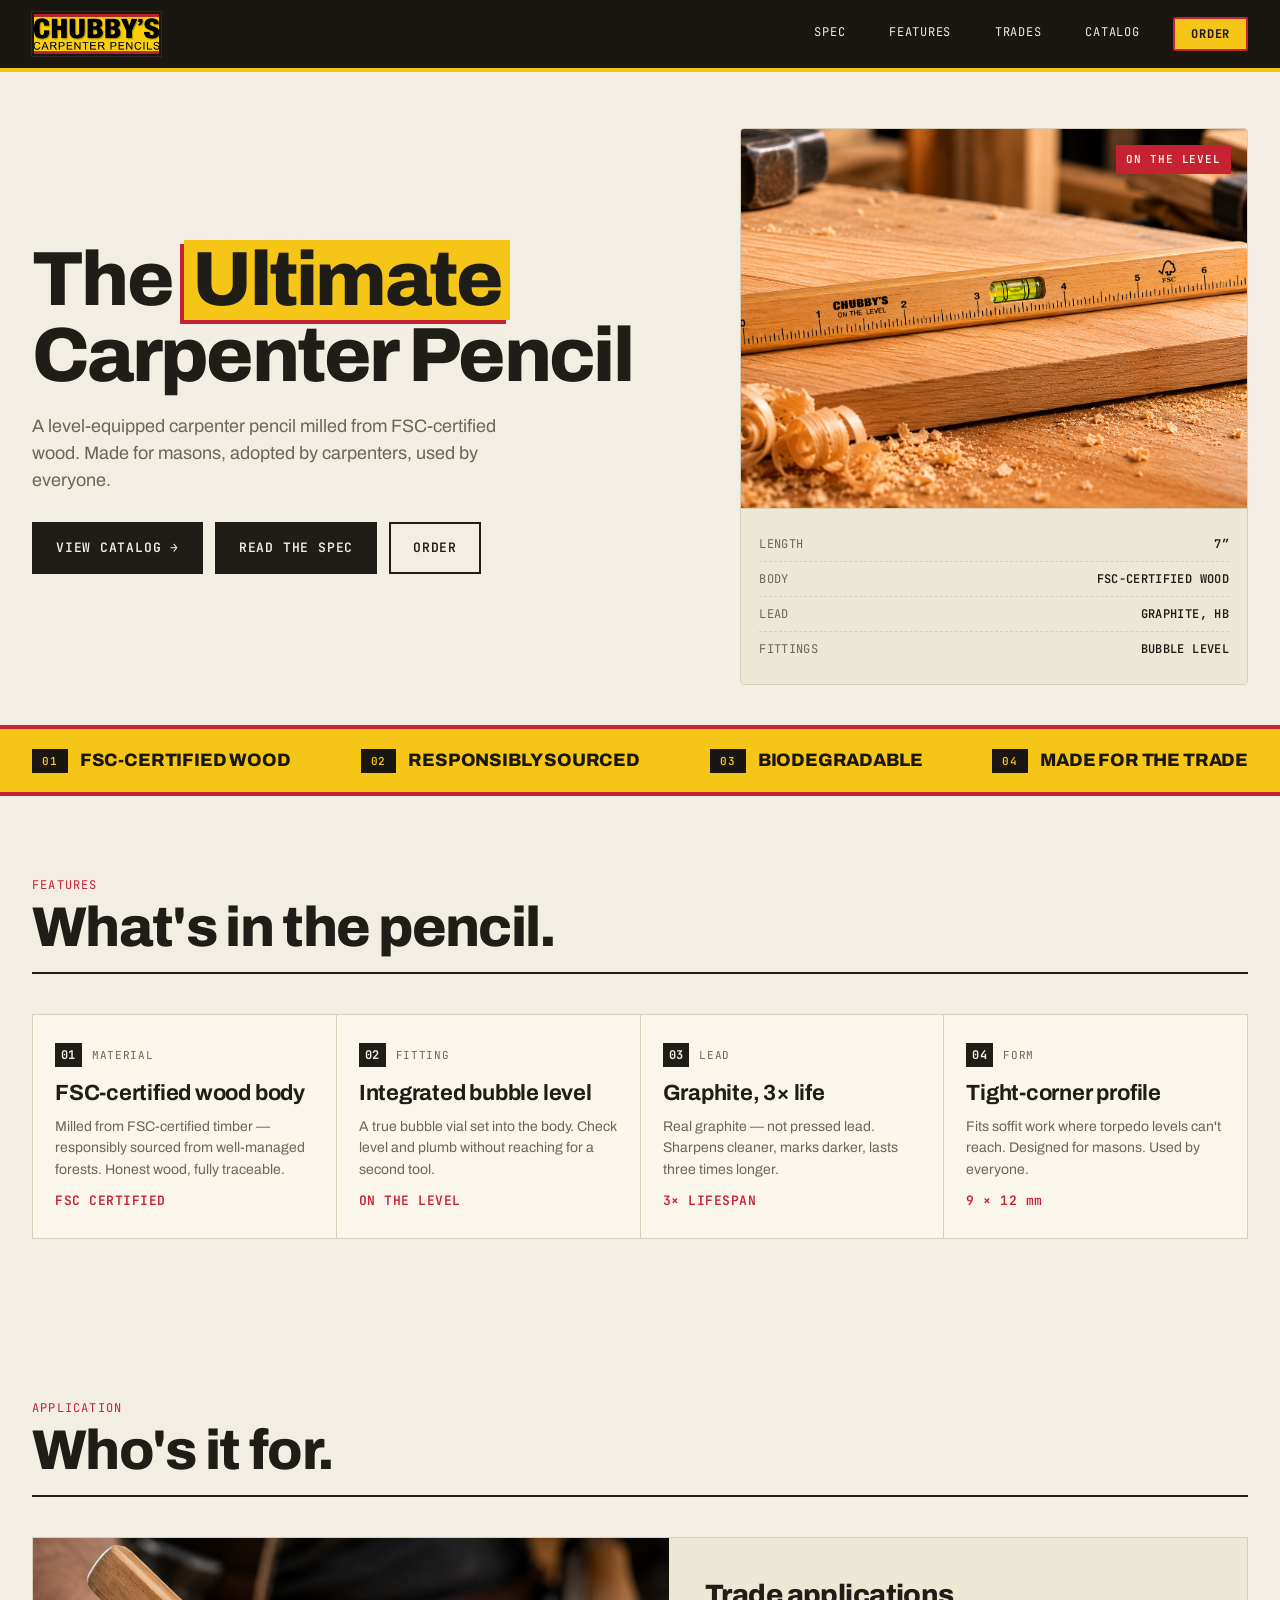
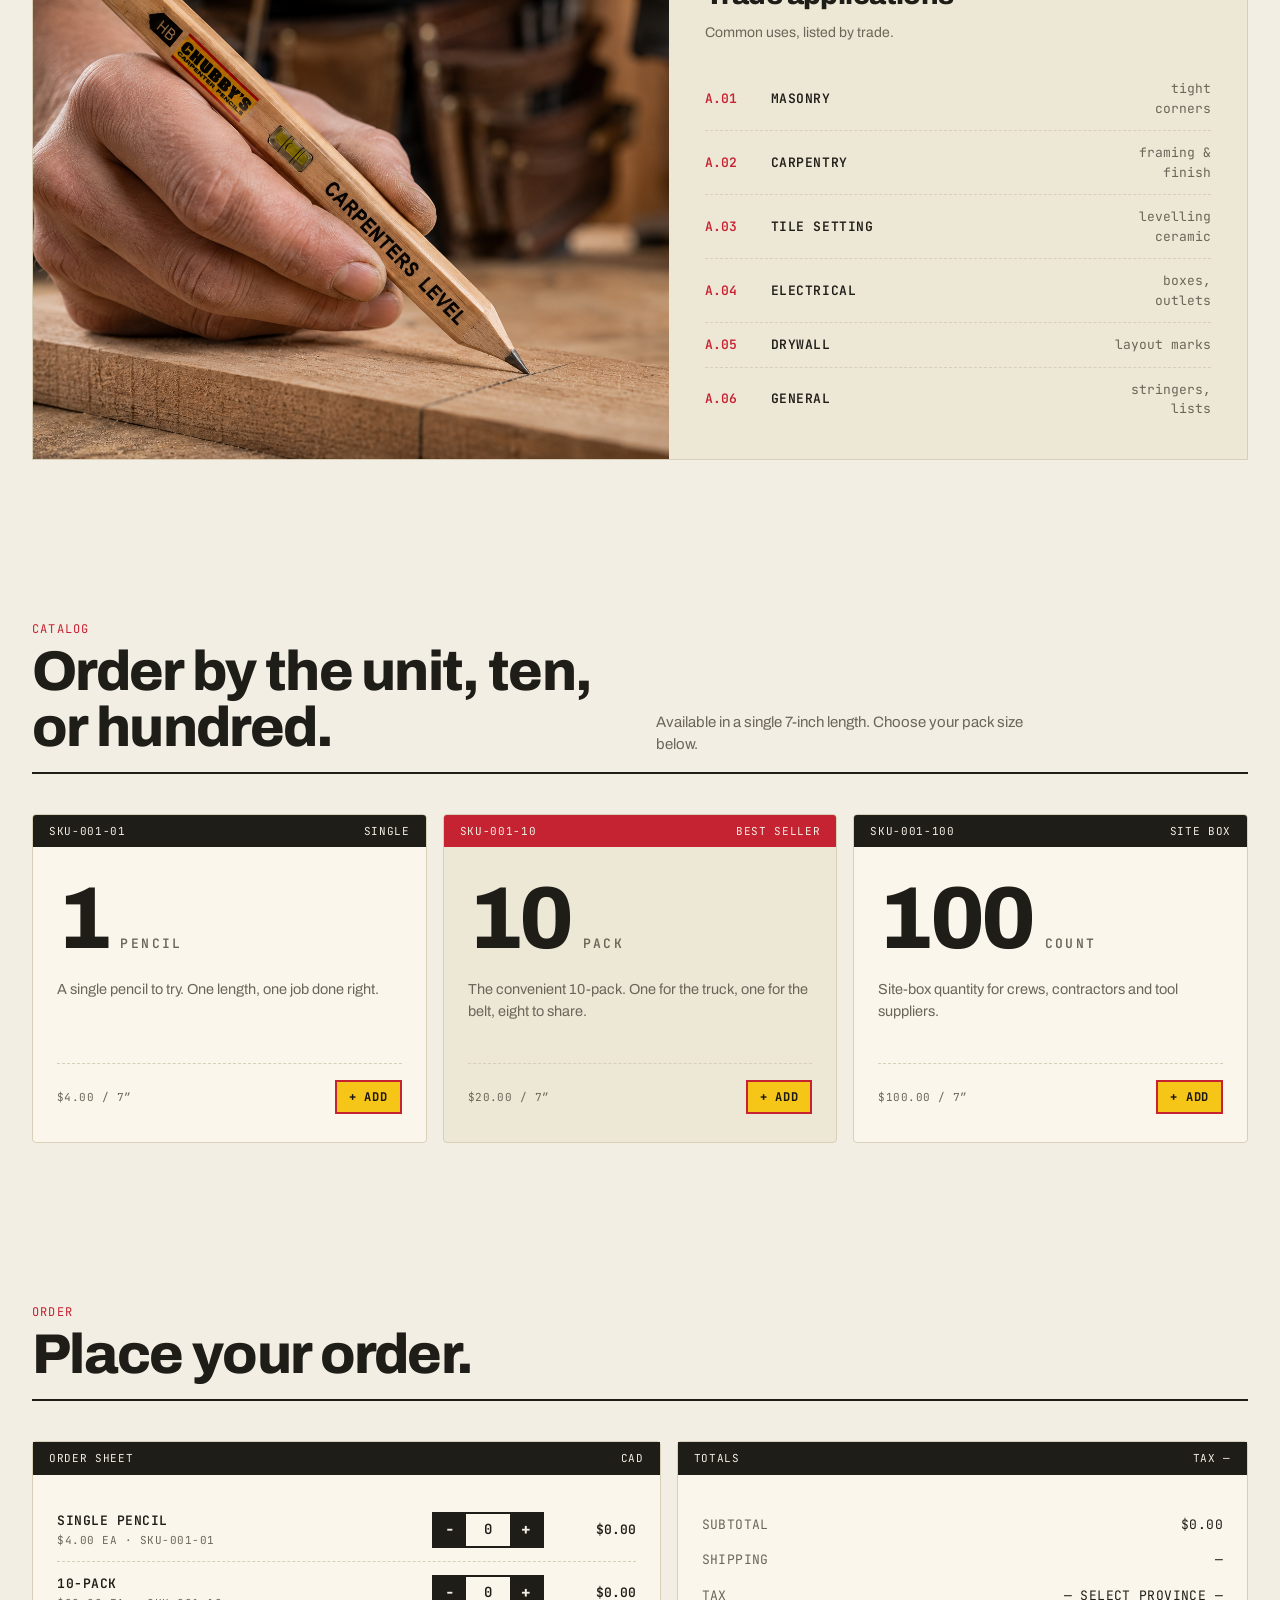
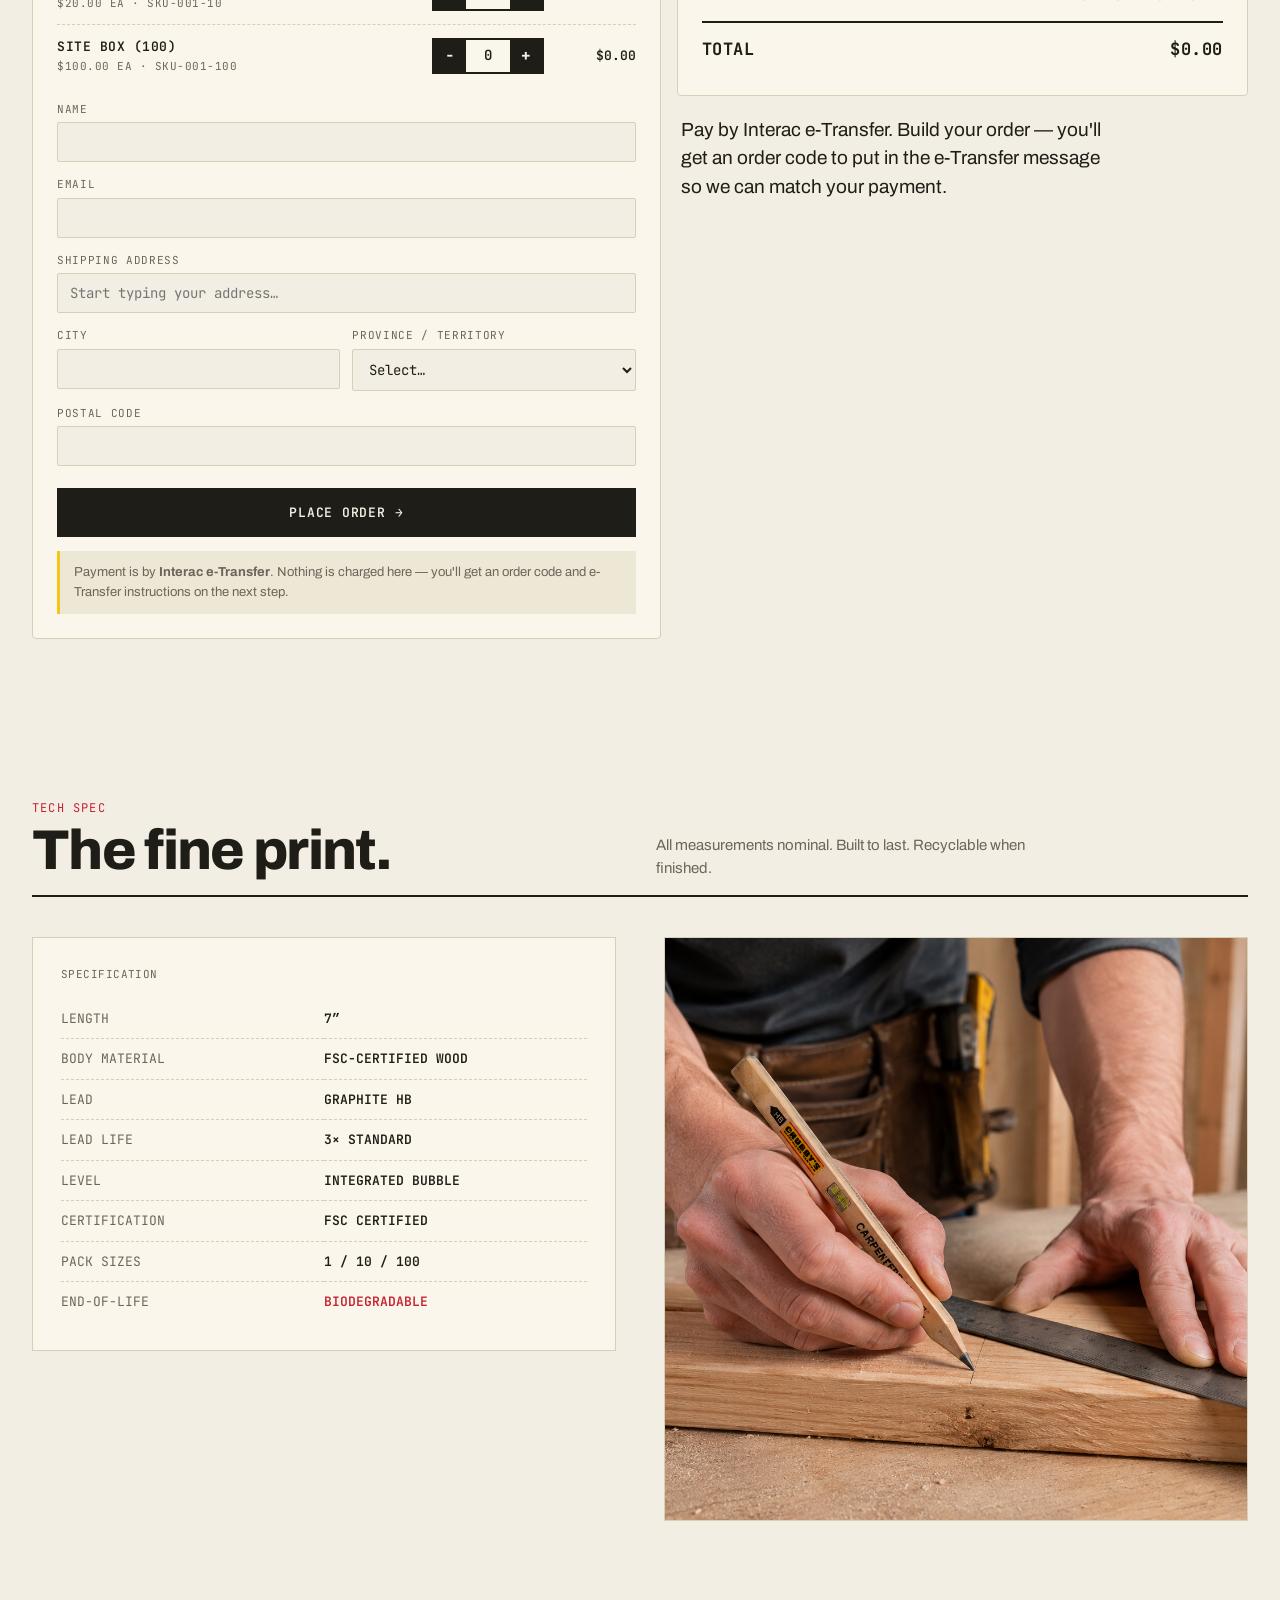
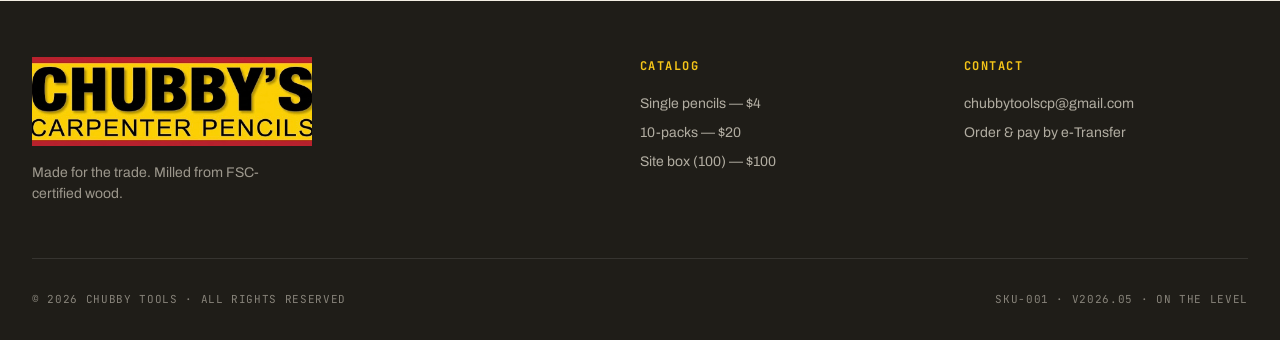
==== commit f8ad5f27: "Hero: center text against product card, add Order CTA with yellow hover, make Read the spec solid Co" ====
--- a/index.html
+++ b/index.html
@@ -75,7 +75,7 @@
 
   /* Hero */
   .hero { padding: 56px 0 40px; }
-  .hero-grid { display: grid; grid-template-columns: 1.3fr 1fr; gap: 48px; align-items: start; }
+  .hero-grid { display: grid; grid-template-columns: 1.3fr 1fr; gap: 48px; align-items: center; }
   .hero h1 {
     font-family: 'Archivo', sans-serif; font-weight: 800;
     font-size: clamp(48px, 6vw, 84px); line-height: .95;
@@ -98,6 +98,7 @@
   .btn:hover { background: var(--red); border-color: var(--red); color: #fff; }
   .btn.ghost { background: transparent; color: var(--ink); }
   .btn.ghost:hover { background: var(--ink); color: var(--bg); }
+  .btn.ghost.order:hover { background: var(--yellow); border-color: var(--ink); color: var(--ink); }
 
   /* Hero image with spec callouts */
   .product-card {
@@ -407,7 +408,8 @@
         <p class="lede">A level-equipped carpenter pencil milled from FSC-certified wood. Made for masons, adopted by carpenters, used by everyone.</p>
         <div class="cta-row">
           <a class="btn" href="#catalog">View catalog →</a>
-          <a class="btn ghost" href="#spec">Read the spec</a>
+          <a class="btn" href="#spec">Read the spec</a>
+          <a class="btn ghost order" href="#order">Order</a>
         </div>
       </div>
       <div class="product-card">
